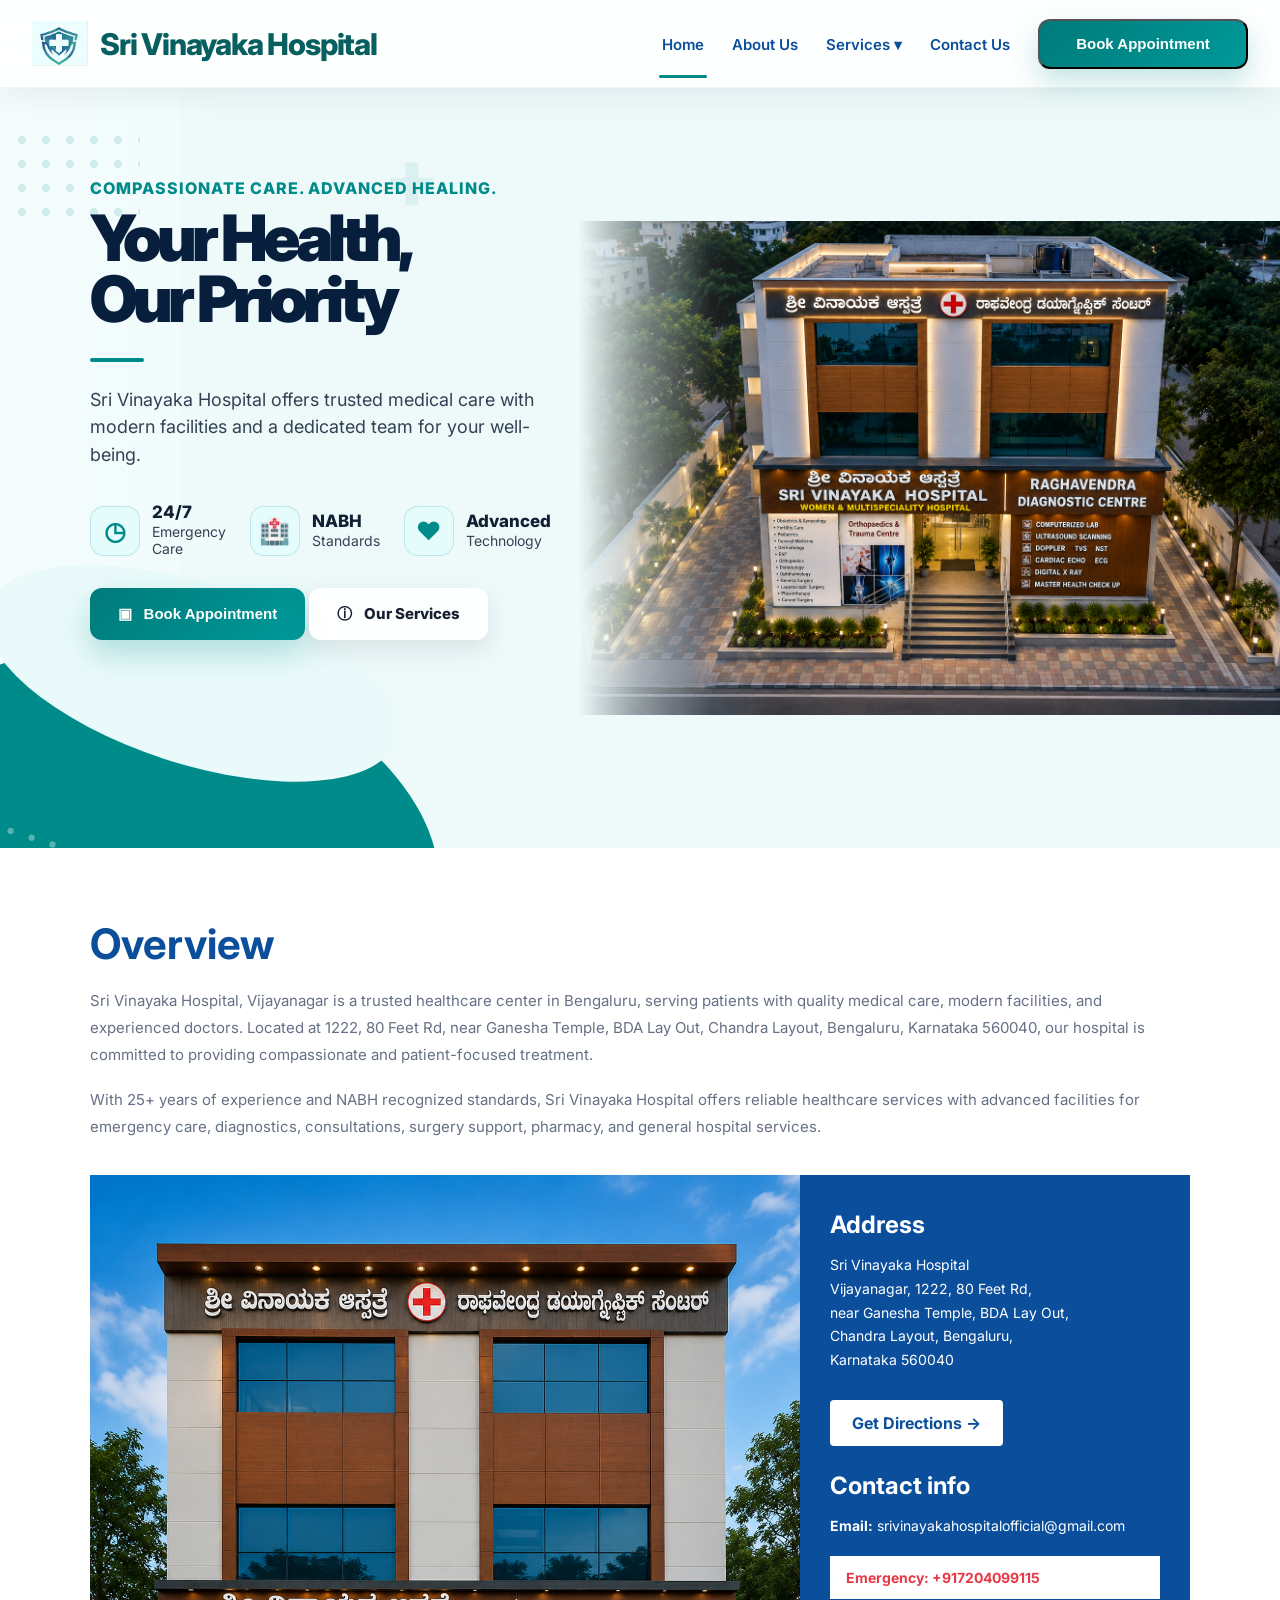
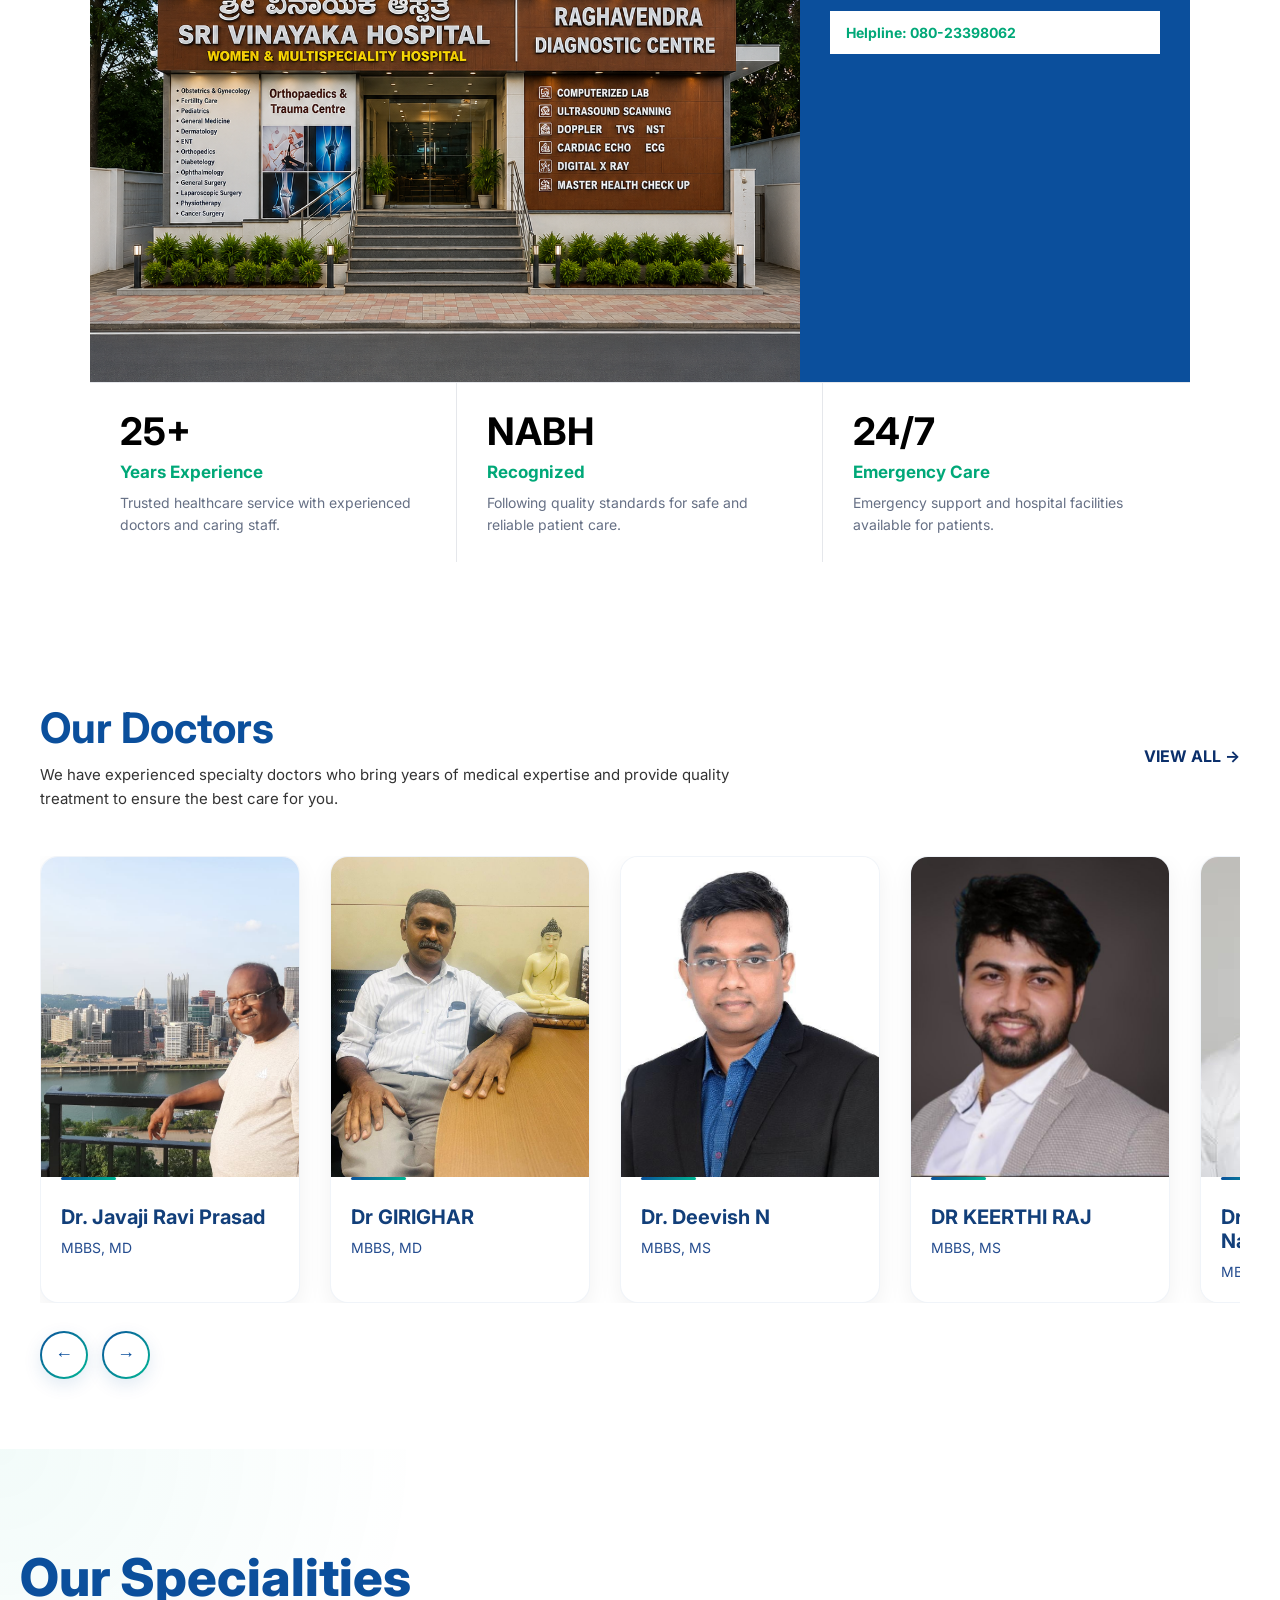
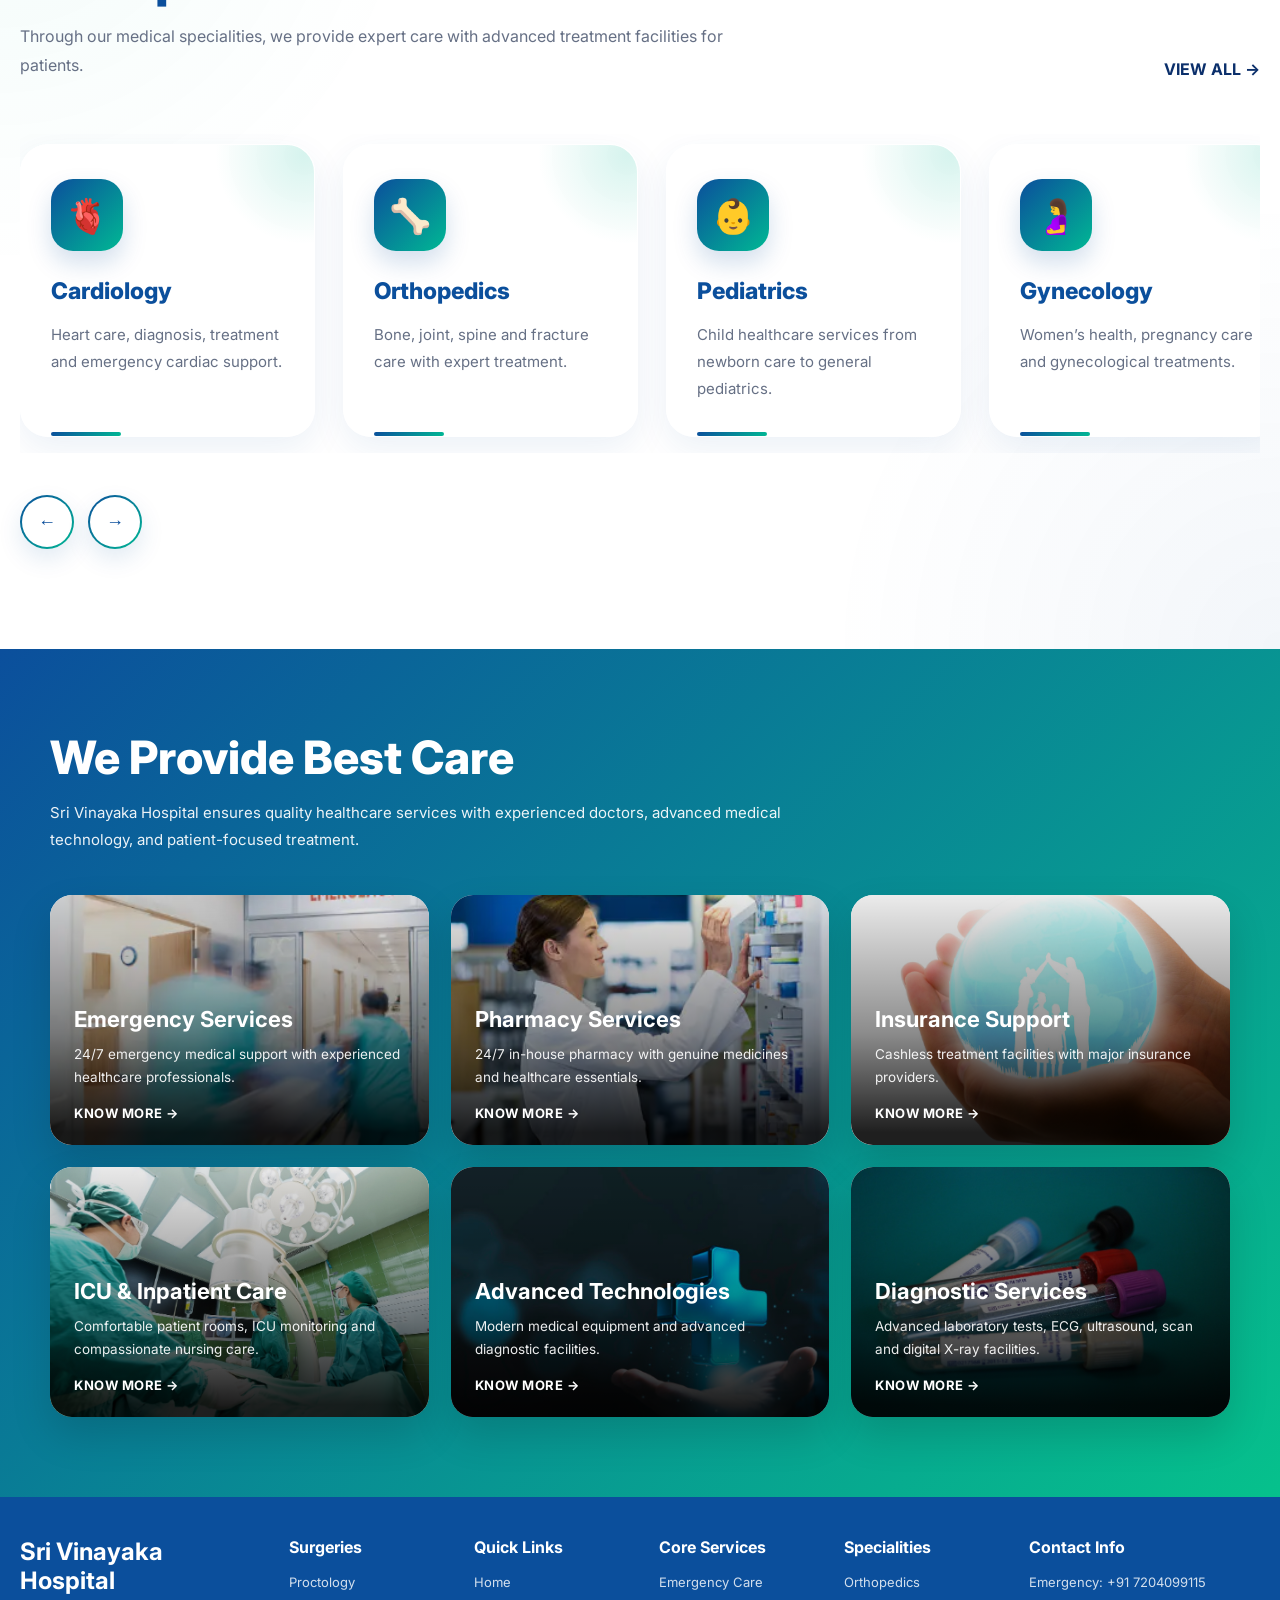
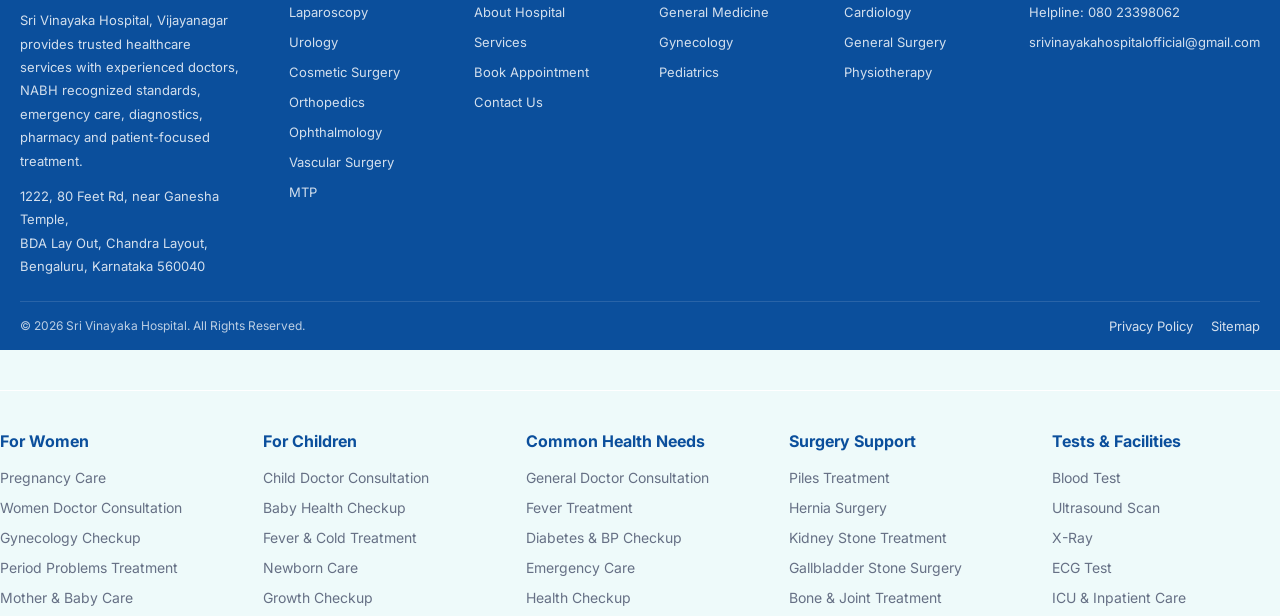
==== index.html @ 531b56f4 "latest hospital website update" ====
<!DOCTYPE html>
<html lang="en">
<head>
  <meta charset="UTF-8" />
  <meta name="viewport" content="width=device-width, initial-scale=1.0" />

  <title>Sri Vinayaka Hospital Bengaluru | Women & Multispeciality Hospital</title>

  <meta name="description" content="Sri Vinayaka Hospital in Chandra Layout, Bengaluru offers women care, general medicine, pediatrics, emergency care, diagnostics, surgeries, ICU care and affordable healthcare services." />

  <meta name="keywords" content="Sri Vinayaka Hospital, hospital in Chandra Layout, hospital in Vijayanagar, hospital in Bengaluru, women hospital Bangalore, gynecology hospital Bangalore, pediatrics care Bangalore, emergency hospital Bangalore, general medicine Bangalore, diagnostics Bangalore, surgery hospital Bangalore" />

  <meta name="author" content="Sri Vinayaka Hospital" />

  <meta name="robots" content="index, follow" />

  <link rel="canonical" href="https://www.srivinayakahospital.com/" />

  <meta property="og:title" content="Sri Vinayaka Hospital Bengaluru | Women & Multispeciality Hospital" />
  <meta property="og:description" content="Trusted healthcare in Chandra Layout, Bengaluru with women care, general medicine, pediatrics, emergency care, diagnostics, surgeries and inpatient facilities." />
  <meta property="og:type" content="website" />
  <meta property="og:url" content="https://www.srivinayakahospital.com/" />
  <meta property="og:image" content="https://www.srivinayakahospital.com/assets/hospital-hero.png" />

  <meta name="twitter:card" content="summary_large_image" />
  <meta name="twitter:title" content="Sri Vinayaka Hospital Bengaluru" />
  <meta name="twitter:description" content="Women care, general medicine, pediatrics, emergency care, diagnostics and surgeries in Bengaluru." />
  <meta name="twitter:image" content="https://www.srivinayakahospital.com/assets/hospital-hero.png" />

  <link rel="icon" href="assets/logo.webp" />

  <link rel="preconnect" href="https://fonts.googleapis.com" />
  <link rel="preconnect" href="https://fonts.gstatic.com" crossorigin />

  <link href="https://fonts.googleapis.com/css2?family=Inter:wght@400;500;600;700;800;900&display=swap" rel="stylesheet" />

  <link rel="stylesheet" href="style.css" />
</head>
<body>

<header class="site-header">
  <nav class="navbar">
    <div class="brand">
      <img src="assets/logo.webp" alt="Sri Vinayaka Hospital Logo" class="logo">
      <span>Sri Vinayaka Hospital</span>
    </div>

    <ul class="nav-menu">
      <li><a href="index.html" class="active">Home</a></li>
      <li><a href="about.html">About Us</a></li>
            <li class="has-mega-menu">
              <a href="service.html" class="services-link">Services ▾</a>

              <div class="mega-menu">
                <div class="mega-col">
                  <h3>Core Services</h3>
                  <a href="service.html#emergency">Emergency Care</a>
                  <a href="service.html#general-medicine">General Medicine</a>
                  <a href="service.html#gynecology">Gynecology</a>
                  <a href="service.html#pediatrics">Pediatrics</a>
                </div>

                <div class="mega-col">
                  <h3>Specialities</h3>
                  <a href="service.html#orthopedics">Orthopedics</a>
                  <a href="service.html#cardiology">Cardiology</a>
                  <a href="service.html#general-surgery">General Surgery</a>
                  <a href="service.html#physiotherapy">Physiotherapy</a>
                </div>

                <div class="mega-col">
                  <h3>Surgeries</h3>

                  <a href="surgeries.html?type=proctology">Proctology</a>

                  <a href="surgeries.html?type=laparoscopy">Laparoscopy</a>

                  <a href="surgeries.html?type=urology">Urology</a>

                  <a href="surgeries.html?type=cosmetic">Cosmetic Surgery</a>

                  <a href="surgeries.html?type=orthopedics">Orthopedics</a>

                  <a href="surgeries.html?type=ophthalmology">Ophthalmology</a>

                  <a href="surgeries.html?type=vascular">Vascular Surgery</a>

                  <a href="surgeries.html?type=mtp">MTP</a>
                </div>
              </div>
            </li>
      <li><a href="Contact.html">Contact Us</a></li>
    </ul>

        <button class="nav-btn" id="openPopup">
          Book Appointment
        </button>
  </nav>
</header>

<main>
  <section id="home" class="hero">

   <div class="hero-image-wrap">
  <img src="assets/dronelookvh.png" alt="Sri Vinayaka Hospital" class="hero-image">
</div>
    <div class="hero-overlay"></div>

    <div class="dots"></div>
    <div class="plus-shape">+</div>
    <div class="bottom-wave"></div>

    <div class="hero-content">
      <p class="hero-label">COMPASSIONATE CARE. ADVANCED HEALING.</p>

      <h1>Your Health,<br>Our Priority</h1>

      <span class="title-line"></span>

      <p class="hero-text">
        Sri Vinayaka Hospital offers trusted medical care with modern facilities and a dedicated team for your well-being.
      </p>

      <div class="hero-features">
        <div class="feature">
          <div class="feature-icon">◷</div>
          <div>
            <strong>24/7</strong>
            <span>Emergency<br>Care</span>
          </div>
        </div>

        <div class="feature">
          <div class="feature-icon">🏥</div>
          <div>
            <strong>NABH</strong>
            <span>Standards</span>
          </div>
        </div>

        <div class="feature">
          <div class="feature-icon">♥</div>
          <div>
            <strong>Advanced</strong>
            <span>Technology</span>
          </div>
        </div>
      </div>
    
    
      <button
        type="button"
        class="btn primary-btn"
        id="openPopupHero"
      >
        <span>▣</span>
        Book Appointment
      </button>

        <a href="service.html" class="btn secondary-btn">
          <span>ⓘ</span>
          Our Services
        </a>
      </div>
    </div>

  </section>


  <section class="hospital-overview" id="about">
  <div class="overview-container">
    <h2>Overview</h2>

    <p>
      Sri Vinayaka Hospital, Vijayanagar is a trusted healthcare center in Bengaluru,
      serving patients with quality medical care, modern facilities, and experienced doctors.
      Located at 1222, 80 Feet Rd, near Ganesha Temple, BDA Lay Out, Chandra Layout,
      Bengaluru, Karnataka 560040, our hospital is committed to providing compassionate
      and patient-focused treatment.
    </p>

    <p>
      With 25+ years of experience and NABH recognized standards, Sri Vinayaka Hospital
      offers reliable healthcare services with advanced facilities for emergency care,
      diagnostics, consultations, surgery support, pharmacy, and general hospital services.
    </p>

    <div class="overview-card">
      <div class="overview-image">
        <img src="assets/hospital-hero.png" alt="Sri Vinayaka Hospital">
      </div>

      <div class="overview-info">
        <h3>Address</h3>
        <p>
          Sri Vinayaka Hospital<br>
          Vijayanagar, 1222, 80 Feet Rd,<br>
          near Ganesha Temple, BDA Lay Out,<br>
          Chandra Layout, Bengaluru,<br>
          Karnataka 560040
        </p>

        <a href="https://www.google.com/maps/search/?api=1&query=Sri+Vinayaka+Hospital+1222+80+Feet+Rd+Chandra+Layout+Bengaluru+Karnataka+560040"
           target="_blank"
           class="direction-btn">
          Get Directions →
        </a>

        <h3>Contact info</h3>
        <p><strong>Email:</strong> srivinayakahospitalofficial@gmail.com</p>

        <div class="contact-box emergency">
          Emergency: +917204099115
        </div>

        <div class="contact-box helpline">
          Helpline: 080-23398062
        </div>
      </div>
    </div>

    <div class="overview-stats">
      <div class="stat-box">
        <h3>25+</h3>
        <h4>Years Experience</h4>
        <p>Trusted healthcare service with experienced doctors and caring staff.</p>
      </div>

      <div class="stat-box">
        <h3>NABH</h3>
        <h4>Recognized</h4>
        <p>Following quality standards for safe and reliable patient care.</p>
      </div>

      <div class="stat-box">
        <h3>24/7</h3>
        <h4>Emergency Care</h4>
        <p>Emergency support and hospital facilities available for patients.</p>
      </div>
    </div>
  </div>
</section>
  

<section class="doctors-section" id="doctors">
  <div class="doctors-container">
    <div class="doctors-header">
      <div>
        <h2>Our Doctors</h2>
        <p>
          We have experienced specialty doctors who bring years of medical expertise
          and provide quality treatment to ensure the best care for you.
        </p>
      </div>

      <a href="OurDoctors.html" class="view-all">VIEW ALL →</a>
    </div>

    <div class="doctors-slider">
      <div class="doctors-track">

        <div class="doctor-card">
          <img src="assets/founder.webp" alt="Doctor">
          <div class="doctor-info">
            <h3>Dr. Javaji Ravi Prasad</h3>
            <p>MBBS, MD</p>
          </div>

        </div>

        <div class="doctor-card">
          <img src="assets/Dr_Giridhar_MBBS_MD.webp" alt="Doctor">
          <div class="doctor-info">
            <h3>Dr GIRIGHAR</h3>
            <p>MBBS, MD</p>
          </div>
        </div>

        <div class="doctor-card">
          <img src="assets/Dr._Deevish_N.webp" alt="Doctor">
          <div class="doctor-info">
            <h3>Dr. Deevish N</h3>
            <p>MBBS, MS</p>
          </div>
        </div>

        <div class="doctor-card">
          <img src="assets/DR_KEERTHI_RAJ_MBBS_MS.webp" alt="Doctor">
          <div class="doctor-info">
            <h3>DR KEERTHI RAJ</h3>
            <p>MBBS, MS</p>
          </div>
        </div>

        <div class="doctor-card">
          <img src="assets/dr_balakrishna.webp" alt="Doctor">
          <div class="doctor-info">
            <h3>Dr Balakrishna Mallu Naik</h3>
            <p>MBBS, MS</p>
          </div>
        </div>

        <div class="doctor-card">
          <img src="assets/Dr_Venkatesh_MBBS_MD.webp" alt="Doctor">
          <div class="doctor-info">
            <h3>Dr VENKATESH</h3>
            <p>MBBS, MD</p>
          </div>
        </div>

      </div>
    </div>

        <div class="doctor-buttons">
        <button type="button" onclick="slideDoctors(-1)">←</button>
        <button type="button" onclick="slideDoctors(1)">→</button>
        </div>
  </div>
</section>


<section class="specialities-section" id="specialities">
  <div class="specialities-container">
    <div class="specialities-header">
      <div>
        <h2>Our Specialities</h2>
        <p>
          Through our medical specialities, we provide expert care with advanced
          treatment facilities for patients.
        </p>
      </div>

      <a href="service.html" class="view-all">VIEW ALL →</a>
    </div>

    <div class="specialities-slider">
      <div class="specialities-track">

<a href="service.html#cardiology" class="speciality-card">

  <div class="speciality-icon">🫀</div>

  <h3>Cardiology</h3>

  <p>
    Heart care, diagnosis, treatment and emergency cardiac support.
  </p>

</a>
  <a href="service.html#orthopedics" class="speciality-card">
  <div class="speciality-icon">🦴</div>
  <h3>Orthopedics</h3>
  <p>Bone, joint, spine and fracture care with expert treatment.</p>
</a>

<a href="service.html#pediatrics" class="speciality-card">
  <div class="speciality-icon">👶</div>
  <h3>Pediatrics</h3>
  <p>Child healthcare services from newborn care to general pediatrics.</p>
</a>

<a href="service.html#gynecology" class="speciality-card">
  <div class="speciality-icon">🤰</div>
  <h3>Gynecology</h3>
  <p>Women’s health, pregnancy care and gynecological treatments.</p>
</a>

<a href="service.html#general-medicine" class="speciality-card">
  <div class="speciality-icon">🩺</div>
  <h3>General Medicine</h3>
  <p>Consultation and treatment for fever, diabetes, BP and infections.</p>
</a>

<a href="service.html#emergency" class="speciality-card">
  <div class="speciality-icon">🚑</div>
  <h3>Emergency Care</h3>
  <p>24/7 emergency care and immediate medical assistance.</p>
</a>

      </div>
    </div>

    <div class="speciality-buttons">
      <button type="button" onclick="slideSpecialities(-1)">←</button>
      <button type="button" onclick="slideSpecialities(1)">→</button>
    </div>
  </div>
</section>



<section class="care-section">
  <div class="care-container">

    <div class="care-heading">
      <h2>We Provide Best Care</h2>

      <p>
        Sri Vinayaka Hospital ensures quality healthcare services with experienced
        doctors, advanced medical technology, and patient-focused treatment.
      </p>
    </div>

    <div class="care-grid">

      <div class="care-card">
        <img src="assets/emergency.png" alt="">
        <div class="care-overlay">
          <h3>Emergency Services</h3>
          <p>
            24/7 emergency medical support with experienced healthcare professionals.
          </p>
          <a href="service.html#emergency">KNOW MORE →</a>
        </div>
      </div>

      <div class="care-card">
        <img src="assets/medical.png" alt="">
        <div class="care-overlay">
          <h3>Pharmacy Services</h3>
          <p>
            24/7 in-house pharmacy with genuine medicines and healthcare essentials.
          </p>
          <a href="service.html#general-medicine">KNOW MORE →</a>
        </div>
      </div>

      <div class="care-card">
        <img src="assets/insurence.png" alt="">
        <div class="care-overlay">
          <h3>Insurance Support</h3>
          <p>
            Cashless treatment facilities with major insurance providers.
          </p>
          <a href="service.html#insurance">KNOW MORE →</a>
        </div>
      </div>

      <div class="care-card">
        <img src="assets/icucare.png" alt="">
        <div class="care-overlay">
          <h3>ICU & Inpatient Care</h3>
          <p>
            Comfortable patient rooms, ICU monitoring and compassionate nursing care.
          </p>
          <a href="service.html#icu">KNOW MORE →</a>
        </div>
      </div>

      <div class="care-card">
        <img src="assets/advancetechno.png" alt="">
        <div class="care-overlay">
          <h3>Advanced Technologies</h3>
          <p>
            Modern medical equipment and advanced diagnostic facilities.
          </p>
          <a href="service.html#technology">KNOW MORE →</a>      
   
        </div>
      </div>

      <div class="care-card">
        <img src="assets/lab.png" alt="">
        <div class="care-overlay">
          <h3>Diagnostic Services</h3>
          <p>
             Advanced laboratory tests, ECG, ultrasound, scan and digital X-ray facilities.
          </p>
          <a href="service.html#diagnostics">KNOW MORE →</a>
        </div>
      </div>

    </div>

  </div>
</section>



<!-- forms -->






<!-- POPUP -->

<div class="appointment-popup" id="appointmentPopup">

  <div class="popup-overlay" id="closePopup"></div>

  <div class="popup-box">

    <button class="popup-close" id="closePopupBtn">
      ×
    </button>

    <span class="popup-tag">
      Sri Vinayaka Hospital
    </span>

    <h2>
      Book Appointment
    </h2>

    <p>
      Fill your details and our team will contact you shortly.
    </p>

    <form class="appointment-form" id="telegramForm">

      <div class="form-group">
        <input
          type="text"
          placeholder="Patient Name"
          required
        >
      </div>

      <div class="form-group">
        <input
          type="tel"
          placeholder="Mobile Number"
          required
        >
      </div>

      <div class="form-group">

        <select required>

          <option value="">
            Select Service
          </option>

          <option>
            General Medicine
          </option>

          <option>
            Gynecology
          </option>

          <option>
            Pediatrics
          </option>

          <option>
            Orthopedics
          </option>

          <option>
            Cardiology
          </option>

          <option>
            General Surgery
          </option>

        </select>

      </div>

      <button type="submit" class="submit-btn">
        Submit Appointment
      </button>

    </form>

  </div>

</div>


<div class="success-popup" id="successPopup">

  <div class="success-box">

    <div class="success-icon">
      ✓
    </div>

    <h3 id="successTitle">
      Hello!
    </h3>

    <p>
      Your appointment booking is confirmed.
      Our team will get back to you shortly.
    </p>

    <button id="successClose">
      Close
    </button>

  </div>

</div>


<footer class="site-footer">
  <div class="footer-container">
    

    <div class="footer-col footer-brand">
      <h2>Sri Vinayaka Hospital</h2>
      <p>
        Sri Vinayaka Hospital, Vijayanagar provides trusted healthcare services
        with experienced doctors, NABH recognized standards, emergency care,
        diagnostics, pharmacy and patient-focused treatment.
      </p>

      <p class="footer-address">
        1222, 80 Feet Rd, near Ganesha Temple,<br>
        BDA Lay Out, Chandra Layout,<br>
        Bengaluru, Karnataka 560040
      </p>
    </div>

<div class="footer-col">
  <h3>Surgeries</h3>

  <ul>

    <li>
      <a href="surgeries.html?type=proctology">
        Proctology
      </a>
    </li>

    <li>
      <a href="surgeries.html?type=laparoscopy">
        Laparoscopy
      </a>
    </li>

    <li>
      <a href="surgeries.html?type=urology">
        Urology
      </a>
    </li>

    <li>
      <a href="surgeries.html?type=cosmetic">
        Cosmetic Surgery
      </a>
    </li>

    <li>
      <a href="surgeries.html?type=orthopedics">
        Orthopedics
      </a>
    </li>

    <li>
      <a href="surgeries.html?type=ophthalmology">
        Ophthalmology
      </a>
    </li>

    <li>
      <a href="surgeries.html?type=vascular">
        Vascular Surgery
      </a>
    </li>

    <li>
      <a href="surgeries.html?type=mtp">
        MTP
      </a>
    </li>

  </ul>
</div>

    <div class="footer-col">
      <h3>Quick Links</h3>
      <ul>
        <li><a href="index.html">Home</a></li>
        <li><a href="about.html">About Hospital</a></li>
        <li><a href="service.html">Services</a></li>
        <li><a href="#appointment">Book Appointment</a></li>
        <li><a href="Contact.html">Contact Us</a></li>
      </ul>
    </div>



<div class="footer-col">
  <h3>Core Services</h3>

  <ul>

    <li>
      <a href="service.html#emergency">
        Emergency Care
      </a>
    </li>

    <li>
      <a href="service.html#general-medicine">
        General Medicine
      </a>
    </li>

    <li>
      <a href="service.html#gynecology">
        Gynecology
      </a>
    </li>

    <li>
      <a href="service.html#pediatrics">
        Pediatrics
      </a>
    </li>

  </ul>
</div>



<div class="footer-col">
  <h3>Specialities</h3>

  <ul>

    <li>
      <a href="service.html#orthopedics">
        Orthopedics
      </a>
    </li>

    <li>
      <a href="service.html#cardiology">
        Cardiology
      </a>
    </li>

    <li>
      <a href="service.html#general-surgery">
        General Surgery
      </a>
    </li>

    <li>
      <a href="service.html#physiotherapy">
        Physiotherapy
      </a>
    </li>

  </ul>
</div>

    <div class="footer-col">
      <h3>Contact Info</h3>
      <ul>
        <li><a href="tel:+917204099115">Emergency: +91 7204099115</a></li>
        <li><a href="tel:080 23398062">Helpline: 080 23398062</a></li>
        <li><a href="mailto:info@srivinayakahospital.com">srivinayakahospitalofficial@gmail.com</a></li>
      </ul>

    </div>

  </div>

  <div class="footer-bottom">
    <p>© 2026 Sri Vinayaka Hospital. All Rights Reserved.</p>
    <div>
      <a href="privacypolicy.html">Privacy Policy</a>
      <a href="sitemap.html">Sitemap</a>
    </div>
  </div>
</footer>
<div class="footer-seo-links">

  <div class="seo-text-col">
    <h4>For Women</h4>
    <span>Pregnancy Care</span>
    <span>Women Doctor Consultation</span>
    <span>Gynecology Checkup</span>
    <span>Period Problems Treatment</span>
    <span>Mother & Baby Care</span>
  </div>

  <div class="seo-text-col">
    <h4>For Children</h4>
    <span>Child Doctor Consultation</span>
    <span>Baby Health Checkup</span>
    <span>Fever & Cold Treatment</span>
    <span>Newborn Care</span>
    <span>Growth Checkup</span>
  </div>

  <div class="seo-text-col">
    <h4>Common Health Needs</h4>
    <span>General Doctor Consultation</span>
    <span>Fever Treatment</span>
    <span>Diabetes & BP Checkup</span>
    <span>Emergency Care</span>
    <span>Health Checkup</span>
  </div>

  <div class="seo-text-col">
    <h4>Surgery Support</h4>
    <span>Piles Treatment</span>
    <span>Hernia Surgery</span>
    <span>Kidney Stone Treatment</span>
    <span>Gallbladder Stone Surgery</span>
    <span>Bone & Joint Treatment</span>
  </div>

  <div class="seo-text-col">
    <h4>Tests & Facilities</h4>
    <span>Blood Test</span>
    <span>Ultrasound Scan</span>
    <span>X-Ray</span>
    <span>ECG Test</span>
    <span>ICU & Inpatient Care</span>
  </div>

</div>

</main>

<script src="script.js"></script>
</body>
</html>
---- style.css ----
:root {
  --primary: #008b8b;
  --primary-dark: #006f6f;
  --navy: #071f3d;
  --text: #334155;
  --white: #ffffff;
  --soft: #eefafa;
}

main {
  position: relative;
  z-index: 1;
}


* {
  margin: 0;
  padding: 0;
  box-sizing: border-box;
}

html {
  scroll-behavior: smooth;
}

body {
  font-family: "Inter", Arial, sans-serif;
  background: var(--soft);
  color: var(--navy);
  overflow-x: hidden;
}

a {
  color: inherit;
  text-decoration: none;
}

img {
  display: block;
}

/* HEADER */

.site-header {
  width: 100%;
  height: 80px;
  background: rgba(255, 255, 255, 0.94);

  position: sticky;
  top: 0;
  left: 0;

  z-index: 9999;

  backdrop-filter: blur(14px);
  -webkit-backdrop-filter: blur(14px);

  border-bottom: 1px solid rgba(15, 23, 42, 0.05);

  box-shadow:
    0 10px 30px rgba(15, 23, 42, 0.06);
}

.navbar {
  width: min(100% - 96px, 1800px);
  height: 100%;
  margin: 0 auto;
  display: flex;
  align-items: center;
}

.brand {
  display: flex;
  align-items: center;
  gap: 12px;
  flex-shrink: 0;
}

.logo {
  width: 64px;
  height: 64px;
  object-fit: contain;
}

.brand span {
  font-size: 36px;
  font-weight: 800;
  line-height: 1;
  color: #075f5f;
  letter-spacing: -1.2px;
  white-space: nowrap;
}

.nav-menu {
  margin-left: auto;
  display: flex;
  align-items: center;
  gap: 54px;
  list-style: none;
}

.nav-menu a {
  position: relative;
  font-size: 18px;
  font-weight: 500;
  color: #0f1f35;
}

.nav-menu > li > a.active::after,
.nav-menu > li > a:hover::after {
  content: "";
  position: absolute;
  left: 50%;
  bottom: -24px;
  width: 48px;
  height: 3px;
  border-radius: 20px;
  background: var(--primary);
  transform: translateX(-50%);
}

.nav-btn {
  height: 58px;
  min-width: 246px;
  margin-left: 52px;
  padding: 0 26px;
  border-radius: 12px;
  background: linear-gradient(135deg, #007a7a, #009999);
  color: #fff;
  display: inline-flex;
  align-items: center;
  justify-content: center;
  gap: 12px;
  font-size: 18px;
  font-weight: 800;
  box-shadow: 0 12px 28px rgba(0, 139, 139, 0.24);
}

.nav-toggle {
  display: none;
}

/* HERO */

.hero {
  position: relative;
  height: calc(100vh - 102px);
  min-height: 410px;
  max-height: 820px;
  overflow: hidden;
  background: #eefafa;
}

/* right-side image */
.hero-image-wrap {
  position: absolute;
  right: -40px;
  bottom: 0;
  width: 58%;
  height: 100%;
  z-index: 1;

  display: flex;
  align-items: center;
  justify-content: flex-end;

  overflow: hidden;
}

.hero-image {
  width: 100%;
  max-width: 920px;
  height: auto;

  object-fit: contain;

  filter:
    brightness(1.02)
    contrast(1.02)
    saturate(1.05);

  mask-image: linear-gradient(
    to left,
    rgba(0,0,0,1) 72%,
    rgba(0,0,0,0.88) 82%,
    rgba(0,0,0,0.45) 92%,
    transparent 100%
  );

  -webkit-mask-image: linear-gradient(
    to left,
    rgba(0,0,0,1) 72%,
    rgba(0,0,0,0.88) 82%,
    rgba(0,0,0,0.45) 92%,
    transparent 100%
  );
}

/* white/teal merge layer */
.hero-overlay {
  position: absolute;
  inset: 0;
  z-index: 2;

  background:
    linear-gradient(
      90deg,
      rgba(245,253,253,0.96) 0%,
      rgba(245,253,253,0.90) 2%,
      rgba(245,253,253,0.52) 14%,
      rgba(245,253,253,0.10) 12%,
      rgba(245,253,253,0) 22%
    );
}


.hero-content {
  position: relative;
  z-index: 10;
  width: 610px;
  margin-left: clamp(60px, 7vw, 130px);
  padding-top: clamp(105px, 13vh, 180px);
}

.hero-label {
  font-size: clamp(16px, 1.2vw, 22px);
  font-weight: 800;
  color: var(--primary);
  letter-spacing: 1px;
  margin-bottom: 10px;
}

.hero h1 {
  font-size: clamp(64px, 5.6vw, 104px);
  line-height: 0.95;
  font-weight: 900;
  letter-spacing: -5px;
  color: var(--navy);
  margin-bottom: 28px;
}

.title-line {
  display: block;
  width: 54px;
  height: 4px;
  border-radius: 20px;
  background: var(--primary);
  margin-bottom: 24px;
}

.hero-text {
  max-width: 540px;
  font-size: clamp(18px, 1.25vw, 21px);
  line-height: 1.55;
  color: var(--text);
  margin-bottom: 34px;
}

.hero-features {
  display: flex;
  align-items: center;
  gap: 34px;
  margin-bottom: 40px;
}

.feature {
  display: flex;
  align-items: center;
  gap: 12px;
}

.feature-icon {
  width: 58px;
  height: 58px;
  border-radius: 14px;
  background: rgba(226, 252, 252, 0.85);
  border: 1px solid rgba(0, 139, 139, 0.18);
  color: var(--primary);
  display: grid;
  place-items: center;
  font-size: 30px;
  font-weight: 800;
}

.feature strong {
  display: block;
  font-size: 20px;
  line-height: 1.15;
  color: #102033;
  font-weight: 800;
}

.feature span {
  display: block;
  font-size: 16px;
  line-height: 1.25;
  color: #334155;
}

.hero-buttons {
  display: flex;
  align-items: center;
  gap: 22px;
}

.btn {
  height: 58px;
  padding: 0 28px;
  border-radius: 12px;
  display: inline-flex;
  align-items: center;
  justify-content: center;
  gap: 12px;
  font-size: 18px;
  font-weight: 800;
  transition: 0.25s ease;
}

.btn:hover {
  transform: translateY(-3px);
}

.primary-btn {
  color: #fff;
  background: linear-gradient(135deg, #007a7a, #009999);
  box-shadow: 0 14px 30px rgba(0, 139, 139, 0.25);
}

.secondary-btn {
  color: #172033;
  background: rgba(255, 255, 255, 0.94);
  box-shadow: 0 10px 24px rgba(15, 23, 42, 0.10);
}

/* SERVICE STRIP */

/* DECORATIONS */

.dots {
  position: absolute;
  top: 40px;
  left: 10px;
  z-index: 4;
  width: 130px;
  height: 90px;
  background-image: radial-gradient(rgba(0, 139, 139, 0.15) 4px, transparent 4px);
  background-size: 24px 24px;
}

.plus-shape {
  position: absolute;
  top: 40px;
  left: 30%;
  z-index: 4;
  color: rgba(0, 139, 139, 0.08);
  font-size: 82px;
  font-weight: 900;
}

.bottom-wave {
  position: absolute;
  left: -115px;
  bottom: -170px;
  z-index: 3;
  width: 560px;
  height: 360px;
  background: #008b8b;
  border-radius: 52% 48% 0 0;
  transform: rotate(18deg);
}

.bottom-wave::before {
  content: "";
  position: absolute;
  top: -75px;
  left: 40px;
  width: 430px;
  height: 180px;
  background: #eafafa;
  border-radius: 50%;
}

.bottom-wave::after {
  content: "";
  position: absolute;
  left: 120px;
  bottom: 80px;
  width: 110px;
  height: 70px;
  background-image: radial-gradient(rgba(255,255,255,0.35) 3px, transparent 3px);
  background-size: 22px 22px;
}

/* LAPTOP FIX */
@media (max-width: 1450px) {
  .site-header {
    height: 88px;
  }

  .navbar {
    width: min(100% - 64px, 1400px);
  }

  .logo {
    width: 56px;
    height: 56px;
  }

  .brand span {
    font-size: 30px;
  }

  .nav-menu {
    gap: 34px;
  }

  .nav-menu a {
    font-size: 16px;
  }

  .nav-btn {
    height: 50px;
    min-width: 210px;
    margin-left: 28px;
    font-size: 15px;
  }

  .hero {
    height: calc(100vh - 88px);
    min-height: 640px;
    max-height: 760px;
  }

  .hero-content {
    width: 520px;
    padding-top: clamp(76px, 10vh, 120px);
  }

  .hero h1 {
    font-size: clamp(58px, 5vw, 82px);
  }

  .hero-text {
    font-size: 18px;
    max-width: 480px;
  }

  .hero-features {
    gap: 24px;
    margin-bottom: 30px;
  }

  .feature-icon {
    width: 50px;
    height: 50px;
    font-size: 25px;
  }

  .feature strong {
    font-size: 17px;
  }

  .feature span {
    font-size: 14px;
  }

  .btn {
    height: 52px;
    font-size: 15px;
  }
}

/* TABLET */

@media (max-width: 1180px) {
  .nav-menu {
    display: none;
  }

  .nav-btn {
    display: inline-flex;
    margin-left: auto;
  }

  .navbar {
    width: min(100% - 40px, 1100px);
  }

  .hero {
    min-height: 680px;
  }

  .hero-image-wrap {
    width: 62%;
    right: -80px;
  }

  .hero-content {
    width: 500px;
  }
}

/* MOBILE */

@media (max-width: 768px) {
.site-header {
  height: 76px;
  position: sticky;
  top: 0;
  z-index: 99999;
  background: rgba(255, 255, 255, 0.96);
  backdrop-filter: blur(14px);
  -webkit-backdrop-filter: blur(14px);
}

  .navbar {
    width: min(100% - 24px, 1100px);
    justify-content: flex-start;
  }

  .brand {
    max-width: 100%;
    gap: 10px;
  }

  .logo {
    width: 44px;
    height: 44px;
  }

  .brand span {
    font-size: 18px;
    letter-spacing: -0.4px;
    white-space: nowrap;
  }

.nav-toggle {
  display: none !important;
}

.navbar {
  width: 100%;
  padding: 8px 12px;
  display: flex;
  flex-direction: column;
  align-items: center;
  gap: 8px;
}

.site-header {
  height: auto;
  min-height: 118px;
  position: sticky;
  top: 0;
  z-index: 99999;
  background: rgba(255, 255, 255, 0.98);
}

.brand {
  width: 100%;
  justify-content: center;
}

.logo {
  width: 34px;
  height: 34px;
}

.brand span {
  font-size: 16px;
}

.nav-menu {
  display: flex !important;
  width: 100%;
  justify-content: center;
  gap: 14px;
  flex-wrap: wrap;
  margin-left: 0;
}

.nav-menu a {
  font-size: 12px;
  font-weight: 700;
}

.nav-menu > li > a.active::after,
.nav-menu > li > a:hover::after {
  bottom: -5px;
  width: 28px;
  height: 2px;
}

.nav-btn {
  display: none !important;
}

.hero {
  height: auto;
  min-height: calc(100vh - 118px);
  padding: 0 0 54px;
}

.hero-image-wrap {
  position: relative;
  width: 100%;
  height: 235px;
  right: auto;
  top: auto;
  bottom: auto;
  opacity: 1;
  z-index: 3;
  padding-top: 0;
  display: flex;
  align-items: center;
  justify-content: center;
  overflow: hidden;
}

.hero-image {
  width: 100%;
  height: 100%;
  max-width: none;
  object-fit: cover;
  object-position: center;
  opacity: 0.95;
  mask-image: linear-gradient(to bottom, rgba(0,0,0,1) 72%, transparent 100%);
  -webkit-mask-image: linear-gradient(to bottom, rgba(0,0,0,1) 72%, transparent 100%);
}

  .hero-overlay {
    background:
      linear-gradient(
        180deg,
        rgba(245,253,253,0.92) 0%,
        rgba(245,253,253,0.78) 46%,
        rgba(245,253,253,0.62) 100%
      );
  }

.hero-content {
  width: auto;
  margin: -18px 22px 0;
  padding-top: 0;
  text-align: center;
}

  .hero-label {
    font-size: 12px;
    letter-spacing: 0.8px;
    margin-bottom: 12px;
  }

  .hero h1 {
    font-size: 42px;
    line-height: 0.98;
    letter-spacing: -2px;
    margin-bottom: 22px;
  }

  .title-line {
    margin-inline: auto;
    margin-bottom: 18px;
  }

  .hero-text {
    max-width: 100%;
    margin-inline: auto;
    font-size: 16px;
    line-height: 1.55;
    margin-bottom: 26px;
  }

  .hero-features {
    flex-direction: column;
    align-items: center;
    gap: 14px;
    margin-bottom: 28px;
  }

  .feature {
    width: 190px;
    justify-content: flex-start;
    text-align: left;
  }

  .feature-icon {
    width: 44px;
    height: 44px;
    font-size: 21px;
  }

  .feature strong {
    font-size: 15px;
  }

  .feature span {
    font-size: 12px;
  }

  .hero-buttons {
    flex-direction: column;
    gap: 14px;
    width: 100%;
  }

  .btn {
    width: 100%;
    height: 50px;
    font-size: 14px;
  }

  .dots,
  .plus-shape,
  .bottom-wave {
    display: none;
  }
}

@media (max-width: 420px) {
  .brand span {
    font-size: 16px;
  }

  .logo {
    width: 40px;
    height: 40px;
  }

  .hero h1 {
    font-size: 38px;
  }

  .hero-image {
    max-width: 520px;
  }
}

/* 2nd banner  */

.hospital-overview {
  padding: 70px 20px;
  background: #ffffff;
}

.overview-container {
  max-width: 1100px;
  margin: auto;
}

.overview-container h2 {
  font-size: 42px;
  color: #0b4f9c;
  margin-bottom: 18px;
}

.overview-container > p {
  font-size: 15px;
  line-height: 1.8;
  color: #667085;
  margin-bottom: 18px;
}

.overview-card {
  display: grid;
  grid-template-columns: 2fr 1.1fr;
  margin-top: 35px;
  background: #0b4f9c;
}

.overview-image img {
  width: 100%;
  height: 100%;
  min-height: 360px;
  object-fit: cover;
  display: block;
}

.overview-info {
  padding: 35px 30px;
  color: #ffffff;
}

.overview-info h3 {
  font-size: 24px;
  margin-bottom: 14px;
}

.overview-info p {
  font-size: 14px;
  line-height: 1.7;
  margin-bottom: 18px;
}

.direction-btn {
  display: inline-block;
  background: #ffffff;
  color: #0b4f9c;
  padding: 13px 22px;
  border-radius: 4px;
  text-decoration: none;
  font-weight: 700;
  margin: 10px 0 25px;
}

.contact-box {
  background: #ffffff;
  color: #0b4f9c;
  padding: 13px 16px;
  margin-top: 12px;
  font-weight: 700;
  font-size: 14px;
}

.emergency {
  color: #e63946;
}

.helpline {
  color: #00a878;
}

.overview-stats {
  display: grid;
  grid-template-columns: repeat(3, 1fr);
  border-top: 1px solid #e5e7eb;
  margin-top: 0;
}

.stat-box {
  padding: 25px 30px;
  border-right: 1px solid #e5e7eb;
}

.stat-box:last-child {
  border-right: none;
}

.stat-box h3 {
  font-size: 38px;
  color: #000;
  margin-bottom: 8px;
}

.stat-box h4 {
  font-size: 17px;
  color: #00a878;
  margin-bottom: 10px;
}

.stat-box p {
  font-size: 14px;
  color: #667085;
  line-height: 1.6;
}

/* Mobile Responsive */
@media (max-width: 768px) {
  .hospital-overview {
    padding: 45px 15px;
  }

  .overview-container h2 {
    font-size: 32px;
  }

  .overview-card {
    grid-template-columns: 1fr;
  }

  .overview-image img {
    min-height: 260px;
  }

  .overview-info {
    padding: 28px 20px;
  }

  .overview-stats {
    grid-template-columns: 1fr;
  }

  .stat-box {
    border-right: none;
    border-bottom: 1px solid #e5e7eb;
    padding: 22px 10px;
  }

  .stat-box:last-child {
    border-bottom: none;
  }
}

@media (max-width: 480px) {
  .overview-container h2 {
    font-size: 28px;
  }

  .overview-container > p {
    font-size: 14px;
  }

  .overview-info h3 {
    font-size: 21px;
  }

  .direction-btn {
    width: 100%;
    text-align: center;
  }
}


/* 3rd banner */

.doctors-section {
  padding: 70px 20px;
  background: #ffffff;
  overflow: hidden;
}

.doctors-container {
  max-width: 1200px;
  margin: auto;
}

.doctors-header {
  display: flex;
  justify-content: space-between;
  align-items: center;
  margin-bottom: 45px;
  gap: 20px;
}

.doctors-header h2 {
  font-size: 42px;
  color: #0b4f9c;
  margin-bottom: 10px;
}

.doctors-header p {
  max-width: 760px;
  color: #333;
  font-size: 15px;
  line-height: 1.6;
}

.view-all {
  color: #0b2f6b;
  font-weight: 700;
  text-decoration: none;
  white-space: nowrap;
}

.doctors-slider {
  overflow: hidden;
  width: 100%;
}

.doctors-track {
  display: flex;
  gap: 30px;
  transition: transform 0.4s ease;
}

.doctor-card {
  min-width: 260px;
  background: #ffffff;
  border-radius: 18px;
  overflow: hidden;
  position: relative;
  transition: all 0.35s ease;
  box-shadow: 0 8px 24px rgba(0, 0, 0, 0.06);
  border: 1px solid rgba(11, 79, 156, 0.06);
}

.doctor-card:hover {
  transform: translateY(-8px);
  box-shadow: 0 18px 38px rgba(11, 79, 156, 0.14);
}

.doctor-card img {
  width: 100%;
  height: 320px;
  object-fit: cover;
  display: block;
  background: #e5e7eb;
  transition: transform 0.5s ease;
}

.doctor-card:hover img {
  transform: scale(1.04);
}

/* Premium bottom content */
.doctor-info {
  padding: 22px 20px;
  background: #ffffff;
  position: relative;
}

.doctor-info::before {
  content: "";
  width: 55px;
  height: 3px;
  background: linear-gradient(135deg, #0b4f9c, #00b894);
  position: absolute;
  top: 0;
  left: 20px;
  border-radius: 50px;
}

.doctor-info h3 {
  font-size: 20px;
  color: #0b4f9c;
  margin-bottom: 8px;
  margin-top: 8px;
  font-weight: 700;
}

.doctor-info p {
  color: #667085;
  font-size: 14px;
  line-height: 1.6;
}


.doctor-info {
  padding: 20px;
}

.doctor-info h3 {
  color: #123f7a;
  font-size: 20px;
  margin-bottom: 8px;
}

.doctor-info p {
  color: #244c8f;
  font-size: 14px;
  line-height: 1.5;
}
.doctor-buttons {
  display: flex;
  gap: 14px;
  margin-top: 28px;
}

.doctor-buttons button {
  width: 48px;
  height: 48px;
  border-radius: 50%;
  background: #ffffff;
  border: 2px solid transparent;
  color: #0b4f9c;
  font-size: 18px;
  cursor: pointer;
  transition: all 0.35s ease;
  position: relative;

  display: flex;
  align-items: center;
  justify-content: center;

  background-image:
    linear-gradient(#fff, #fff),
    linear-gradient(135deg, #0b4f9c, #00b894);

  background-origin: border-box;
  background-clip: padding-box, border-box;

  box-shadow: 0 6px 18px rgba(11, 79, 156, 0.12);
}

.doctor-buttons button:hover {
  color: #00b894;
  transform: translateY(-4px);
  box-shadow: 0 10px 22px rgba(0, 184, 148, 0.22);
}

.doctor-buttons button:active {
  transform: scale(0.96);
}
/* Mobile */


/* Mobile Responsive */
@media (max-width: 768px) {
  .doctors-section {
    padding: 45px 15px;
  }

  .doctors-header {
    flex-direction: column;
    align-items: flex-start;
  }

  .doctors-header h2 {
    font-size: 32px;
  }

  .doctor-card {
    min-width: 82%;
  }

  .doctor-card img {
    height: 290px;
  }

  .doctor-info {
    padding: 18px;
  }

  .doctor-info h3 {
    font-size: 18px;
  }
  .doctor-buttons {
    gap: 10px;
  }

  .doctor-buttons button {
    width: 42px;
    height: 42px;
    font-size: 16px;
  }


}


/* 4th banner */
.specialities-section {
  position: relative;
  padding: 100px 20px;
  background:
    radial-gradient(circle at top left, rgba(0, 184, 148, 0.05), transparent 28%),
    radial-gradient(circle at bottom right, rgba(11, 79, 156, 0.05), transparent 30%),
    #ffffff;
  overflow: hidden;
}

.specialities-container {
  max-width: 1280px;
  margin: auto;
  position: relative;
  z-index: 2;
}

/* =========================
   HEADER
========================= */

.specialities-header {
  display: flex;
  justify-content: space-between;
  align-items: flex-end;
  gap: 30px;
  margin-bottom: 55px;
}

.specialities-header-left span {
  display: inline-block;
  color: #00b894;
  font-size: 13px;
  font-weight: 800;
  text-transform: uppercase;
  letter-spacing: 1px;
  margin-bottom: 12px;
}

.specialities-header h2 {
  font-size: 52px;
  line-height: 1.1;
  color: #0b4f9c;
  font-weight: 800;
  margin-bottom: 16px;
}

.specialities-header p {
  max-width: 720px;
  color: #667085;
  font-size: 16px;
  line-height: 1.8;
}

/* =========================
   SLIDER
========================= */

.specialities-slider {
  overflow: hidden;
  width: 100%;
  padding: 10px 0 16px;
}

.specialities-track {
  display: flex;
  gap: 28px;
  transition: transform 0.5s ease;
}

/* =========================
   CARD
========================= */

.speciality-card {
  min-width: 295px;
  min-height: 285px;

  padding: 34px 30px;

  background: rgba(255,255,255,0.92);

  backdrop-filter: blur(10px);

  border-radius: 28px;

  border: 1px solid rgba(255,255,255,0.6);

  box-shadow:
    0 12px 35px rgba(11, 79, 156, 0.08),
    inset 0 1px 0 rgba(255,255,255,0.8);

  position: relative;
  overflow: hidden;

  transition: all 0.4s ease;
}

/* top glow */
.speciality-card::before {
  content: "";

  position: absolute;
  top: -80px;
  right: -80px;

  width: 180px;
  height: 180px;

  background: radial-gradient(
    circle,
    rgba(0, 184, 148, 0.16),
    transparent 70%
  );

  transition: 0.4s ease;
}

/* bottom border line */
.speciality-card::after {
  content: "";

  position: absolute;
  left: 30px;
  bottom: 0;

  width: 70px;
  height: 4px;

  border-radius: 50px;

  background: linear-gradient(
    135deg,
    #0b4f9c,
    #00b894
  );
}

.speciality-card:hover {
  transform: translateY(-12px);

  box-shadow:
    0 25px 60px rgba(11, 79, 156, 0.16);

  border-color: rgba(0, 184, 148, 0.18);
}

.speciality-card:hover::before {
  transform: scale(1.2);
}

/* =========================
   ICON
========================= */

.speciality-icon {
  width: 72px;
  height: 72px;

  border-radius: 22px;

  background:
    linear-gradient(135deg, #0b4f9c, #00b894);

  color: #ffffff;

  font-size: 34px;

  display: flex;
  align-items: center;
  justify-content: center;

  margin-bottom: 26px;

  box-shadow:
    0 12px 24px rgba(11, 79, 156, 0.18);
}

/* =========================
   TEXT
========================= */

.speciality-card h3 {
  color: #0b4f9c;
  font-size: 23px;
  line-height: 1.3;
  margin-bottom: 14px;
  font-weight: 800;
}

.speciality-card p {
  color: #667085;
  font-size: 15px;
  line-height: 1.8;
}

/* =========================
   BUTTONS
========================= */

.speciality-buttons {
  display: flex;
  gap: 14px;
  margin-top: 42px;
}

.speciality-buttons button {
  width: 54px;
  height: 54px;

  border-radius: 50%;

  border: none;

  cursor: pointer;

  display: flex;
  align-items: center;
  justify-content: center;

  font-size: 18px;
  font-weight: 700;

  color: #0b4f9c;

  background:
    linear-gradient(#ffffff, #ffffff) padding-box,
    linear-gradient(135deg, #0b4f9c, #00b894) border-box;

  border: 2px solid transparent;

  box-shadow:
    0 10px 24px rgba(11, 79, 156, 0.12);

  transition: all 0.35s ease;
}

.speciality-buttons button:hover {
  transform: translateY(-5px);

  color: #00b894;

  box-shadow:
    0 14px 28px rgba(0, 184, 148, 0.18);
}

.speciality-buttons button:active {
  transform: scale(0.95);
}

/* =========================
   MOBILE
========================= */

@media (max-width: 768px) {

  .specialities-section {
    padding: 65px 15px;
  }

  .specialities-header {
    flex-direction: column;
    align-items: flex-start;
    margin-bottom: 36px;
  }

  .specialities-header h2 {
    font-size: 36px;
  }

  .specialities-header p {
    font-size: 15px;
  }

  .speciality-card {
    min-width: 86%;
    min-height: auto;

    padding: 28px 24px;

    border-radius: 24px;
  }

  .speciality-icon {
    width: 62px;
    height: 62px;
    font-size: 28px;
    border-radius: 18px;
  }

  .speciality-card h3 {
    font-size: 20px;
  }

  .speciality-card p {
    font-size: 14px;
  }

  .speciality-buttons {
    margin-top: 28px;
    gap: 10px;
  }

  .speciality-buttons button {
    width: 46px;
    height: 46px;
    font-size: 16px;
  }
}
/* 5th banner */
.care-section {
  padding: 80px 20px;
  background: linear-gradient(135deg, #0b4f9c 0%, #06c18c 100%);
  position: relative;
  overflow: hidden;
}

.care-container {
  max-width: 1180px;
  margin: auto;
}

.care-heading {
  margin-bottom: 42px;
}

.care-heading h2 {
  color: #ffffff;
  font-size: 46px;
  margin-bottom: 14px;
  font-weight: 800;
}

.care-heading p {
  color: rgba(255,255,255,0.92);
  font-size: 15px;
  line-height: 1.8;
  max-width: 760px;
}

.care-grid {
  display: grid;
  grid-template-columns: repeat(3, 1fr);
  gap: 22px;
}

.care-card {
  position: relative;
  overflow: hidden;
  height: 250px;
  border-radius: 22px;
  background: #ffffff;
  box-shadow: 0 18px 40px rgba(0, 0, 0, 0.14);
  transition: all 0.4s ease;
}

.care-card:hover {
  transform: translateY(-8px);
  box-shadow: 0 25px 50px rgba(0, 0, 0, 0.22);
}

.care-card img {
  width: 100%;
  height: 100%;
  object-fit: cover;
  display: block;
  transition: transform 0.6s ease;
}

.care-card:hover img {
  transform: scale(1.08);
}

.care-overlay {
  position: absolute;
  inset: 0;
  padding: 24px;
  display: flex;
  flex-direction: column;
  justify-content: flex-end;

  background: linear-gradient(
    to top,
    rgba(0, 0, 0, 0.88) 5%,
    rgba(0, 0, 0, 0.45) 45%,
    rgba(0, 0, 0, 0.08) 100%
  );
}

.care-overlay h3 {
  color: #ffffff;
  font-size: 22px;
  margin-bottom: 10px;
  font-weight: 700;
  line-height: 1.3;
}

.care-overlay p {
  color: rgba(255,255,255,0.92);
  font-size: 13.5px;
  line-height: 1.7;
  margin-bottom: 16px;
}

.care-overlay a {
  color: #ffffff;
  text-decoration: none;
  font-weight: 700;
  font-size: 13px;
  letter-spacing: 0.5px;
  transition: 0.3s;
}

.care-overlay a:hover {
  color: #7fffd4;
}

/* Tablet */
@media (max-width: 992px) {
  .care-grid {
    grid-template-columns: repeat(2, 1fr);
  }

  .care-card {
    height: 240px;
  }
}

/* Mobile */
@media (max-width: 768px) {
  .care-section {
    padding: 55px 15px;
  }

  .care-heading h2 {
    font-size: 34px;
  }

  .care-grid {
    grid-template-columns: 1fr;
    gap: 18px;
  }

  .care-card {
    height: 240px;
    border-radius: 18px;
  }

  .care-overlay {
    padding: 20px;
  }

  .care-overlay h3 {
    font-size: 20px;
  }
}

/* 6th banner */
.site-footer {
  background: #0b4f9c;
  color: #ffffff;
  padding: 40px 20px 16px;
}

.footer-container {
  max-width: 1350px;
  margin: auto;

  display: flex;
  justify-content: space-between;
  align-items: flex-start;
  gap: 45px;

  padding-bottom: 22px;
}

.footer-col {
  flex: 1;
}

.footer-brand {
  flex: 1.6;
}

.footer-col h2 {
  font-size: 24px;
  margin-bottom: 14px;
  font-weight: 700;
  color: #ffffff;
}

.footer-col h3 {
  font-size: 16px;
  margin-bottom: 14px;
  color: #ffffff;
  font-weight: 700;
}

.footer-col p {
  font-size: 13px;
  line-height: 1.8;
  color: rgba(255,255,255,0.82);
}

.footer-address {
  margin-top: 12px;
}

.footer-col ul {
  list-style: none;
  padding: 0;
  margin: 0;
}

.footer-col ul li {
  margin-bottom: 10px;
}

.footer-col ul li a,
.footer-social a,
.footer-bottom a {
  color: rgba(255,255,255,0.82);
  text-decoration: none;
  font-size: 13px;
  transition: 0.3s;
}

.footer-col ul li a:hover,
.footer-social a:hover,
.footer-bottom a:hover {
  color: #ffffff;
}

.footer-social {
  display: flex;
  gap: 14px;
  margin-top: 14px;
  flex-wrap: wrap;
}

.footer-bottom {
  max-width: 1350px;
  margin: auto;

  padding-top: 16px;
  border-top: 1px solid rgba(255,255,255,0.12);

  display: flex;
  justify-content: space-between;
  align-items: center;
}

.footer-bottom p {
  font-size: 12px;
  color: rgba(255,255,255,0.72);
}

.footer-bottom div {
  display: flex;
  gap: 18px;
}

/* Tablet */
@media (max-width: 992px) {

  .footer-container {
    flex-wrap: wrap;
    gap: 30px;
  }

  .footer-col {
    min-width: 220px;
  }
}

/* Mobile */
@media (max-width: 600px) {

  .site-footer {
    padding: 35px 15px 18px;
  }

  .footer-container {
    flex-direction: column;
    gap: 25px;
  }

  .footer-bottom {
    flex-direction: column;
    align-items: flex-start;
    gap: 10px;
  }
}


/* =========================
   service MENU
========================= */

.nav-menu {
  display: flex;
  align-items: center;
  gap: 28px;
  list-style: none;
}

.nav-menu li {
  position: relative;
}

.nav-menu li a {
  text-decoration: none;
  color: #0b4f9c;
  font-size: 15px;
  font-weight: 600;
  transition: 0.3s;
}

.nav-menu li a:hover {
  color: #00b894;
}

/* Dropdown parent */
.has-mega-menu {
  position: relative;
}

/* Mega box */
.mega-menu {
  position: absolute;
  top: 102%;
  left: 50%;
  transform: translateX(-50%);

  width: 850px;
  background: #ffffff;

  border-radius: 22px;
  padding: 38px;

  display: flex;
  gap: 45px;

  opacity: 0;
  visibility: hidden;
  pointer-events: none;

  transition: all 0.28s ease;

  box-shadow: 0 25px 60px rgba(11, 79, 156, 0.14);

  border: 1px solid rgba(11, 79, 156, 0.08);

  z-index: 999;
}

/* Show on hover */
.has-mega-menu:hover .mega-menu {
  opacity: 1;
  visibility: visible;
  pointer-events: auto;
  top: 108%;
}

/* Column */
.mega-col {
  flex: 1;
}

.mega-col h3 {
  color: #0b4f9c;
  font-size: 20px;
  margin-bottom: 18px;
  font-weight: 800;
  position: relative;
  padding-bottom: 10px;
}

.mega-col h3::after {
  content: "";
  position: absolute;
  left: 0;
  bottom: 0;

  width: 50px;
  height: 3px;

  background: linear-gradient(135deg, #0b4f9c, #00b894);
  border-radius: 50px;
}

/* Links */
.mega-col a {
  display: block;
  padding: 10px 0;

  color: #475467 !important;
  font-size: 14px !important;
  font-weight: 500 !important;

  transition: 0.3s;
}

.mega-col a:hover {
  color: #00b894 !important;
  transform: translateX(5px);
}

/* Small arrow effect */
.mega-menu::before {
  content: "";

  position: absolute;
  top: -6px;
  left: 50%;

  transform: translateX(-50%) rotate(45deg);

  width: 20px;
  height: 20px;

  background: #ffffff;

  border-left: 1px solid rgba(11, 79, 156, 0.08);
  border-top: 1px solid rgba(11, 79, 156, 0.08);
}

@media (max-width: 992px) {

  .has-mega-menu {
    position: relative;
  }

  .mega-menu {
    position: absolute;
    top: 100%;
    left: 50%;
    transform: translateX(-50%);

    width: 300px;
    max-height: 360px;
    overflow-y: auto;

    display: none;
    flex-direction: column;
    gap: 16px;

    margin-top: 8px;
    padding: 18px;

    background: #ffffff;
    border-radius: 16px;
    border: 1px solid #e8eef6;
    box-shadow: 0 15px 40px rgba(11, 79, 156, 0.18);

    opacity: 1;
    visibility: visible;
    pointer-events: auto;

    z-index: 9999;
  }

  .has-mega-menu.active .mega-menu {
    display: flex;
  }

  .mega-menu::before {
    display: none;
  }

  .mega-col {
    text-align: left;
    padding-bottom: 12px;
    border-bottom: 1px solid #eef2f7;
  }

  .mega-col:last-child {
    border-bottom: none;
    padding-bottom: 0;
  }

  .mega-col h3 {
    font-size: 15px;
    margin-bottom: 8px;
  }

  .mega-col a {
    display: block;
    padding: 6px 0 !important;
    font-size: 13px !important;
  }
}

/* Fix underline inside mega menu */
.mega-menu a::after,
.mega-menu a:hover::after,
.mega-menu a.active::after {
  display: none !important;
  content: none !important;
}

/* Keep mega menu links clean */
.mega-col a {
  position: relative;
}

.mega-col a:hover {
  color: #00b894 !important;
  transform: translateX(5px);
}

/* Fix service anchor opening under/middle of screen */
html {
  scroll-behavior: smooth;
}

.service-section,
section[id] {
  scroll-margin-top: 120px;
} 

.footer-seo-links {
  display: grid;
  grid-template-columns: repeat(5, 1fr);

  gap: 35px;

  padding-top: 40px;
  margin-top: 40px;

  border-top: 1px solid #ffffff;
}

.seo-text-col h4 {
  color: #0b4f9c;

  font-size: 16px;
  font-weight: 700;

  margin-bottom: 14px;
}

.seo-text-col span {
  display: block;

  color: #667085;

  font-size: 14px;
  line-height: 1.8;

  margin-bottom: 5px;
}

@media (max-width: 992px) {

  .footer-seo-links {
    grid-template-columns: repeat(2, 1fr);
    gap: 28px;
  }
}

@media (max-width: 768px) {

  .footer-seo-links {
    grid-template-columns: 1fr;
  }
}





/* POPUP */

.appointment-popup {
  position: fixed;
  inset: 0;

  z-index: 99999;

  display: flex;
  align-items: center;
  justify-content: center;

  opacity: 0;
  visibility: hidden;

  transition: 0.3s ease;
}

.appointment-popup.active {
  opacity: 1;
  visibility: visible;
}

.popup-overlay {
  position: absolute;
  inset: 0;

  background: rgba(15, 23, 42, 0.45);

  backdrop-filter: blur(8px);
}

.popup-box {
  position: relative;

  width: 100%;
  max-width: 460px;

  background: #ffffff;

  padding: 42px 36px;

  border-radius: 26px;

  z-index: 2;

  box-shadow: 0 30px 70px rgba(0,0,0,0.18);

  animation: popupShow 0.35s ease;
}

@keyframes popupShow {

  from {
    transform: translateY(20px) scale(0.96);
    opacity: 0;
  }

  to {
    transform: translateY(0) scale(1);
    opacity: 1;
  }
}

.popup-close {
  position: absolute;

  top: 16px;
  right: 18px;

  width: 40px;
  height: 40px;

  border: none;
  border-radius: 50%;

  background: #f3f4f6;

  font-size: 24px;

  cursor: pointer;
}

.popup-tag {
  display: inline-block;

  color: #00b894;

  font-size: 13px;
  font-weight: 800;

  letter-spacing: 1px;
  text-transform: uppercase;

  margin-bottom: 10px;
}

.popup-box h2 {
  color: #0b4f9c;

  font-size: 36px;

  margin-bottom: 10px;
}

.popup-box p {
  color: #667085;

  font-size: 15px;

  margin-bottom: 28px;
}

.form-group {
  margin-bottom: 18px;
}

.form-group input,
.form-group select {
  width: 100%;
  height: 58px;

  border: 1px solid #dbe2ea;
  border-radius: 14px;

  padding: 0 18px;

  font-size: 15px;

  outline: none;

  transition: 0.3s ease;
}

.form-group input:focus,
.form-group select:focus {
  border-color: #00b894;
}

.submit-btn {
  width: 100%;
  height: 58px;

  border: none;
  border-radius: 14px;

  background: linear-gradient(135deg, #0b4f9c, #00b894);

  color: #ffffff;

  font-size: 15px;
  font-weight: 700;

  cursor: pointer;

  margin-top: 8px;
}

@media(max-width: 768px){

  .popup-box {
    margin: 20px;
    padding: 34px 24px;
  }

  .popup-box h2 {
    font-size: 30px;
  }
}


/* conform message  */
.success-popup {
  position: fixed;
  inset: 0;

  background: rgba(15,23,42,0.45);

  backdrop-filter: blur(8px);

  display: flex;
  align-items: center;
  justify-content: center;

  z-index: 999999;

  opacity: 0;
  visibility: hidden;

  transition: 0.3s ease;
}

.success-popup.active {
  opacity: 1;
  visibility: visible;
}

.success-box {
  width: 100%;
  max-width: 420px;

  background: #ffffff;

  border-radius: 26px;

  padding: 42px 34px;

  text-align: center;

  box-shadow: 0 30px 70px rgba(0,0,0,0.18);

  animation: popupSuccess 0.35s ease;
}

@keyframes popupSuccess {

  from {
    transform: translateY(20px) scale(0.95);
    opacity: 0;
  }

  to {
    transform: translateY(0) scale(1);
    opacity: 1;
  }
}

.success-icon {
  width: 78px;
  height: 78px;

  margin: auto auto 22px;

  border-radius: 50%;

  background: linear-gradient(135deg, #0b4f9c, #00b894);

  color: #ffffff;

  display: flex;
  align-items: center;
  justify-content: center;

  font-size: 34px;
  font-weight: 700;
}

.success-box h3 {
  color: #0b4f9c;

  font-size: 30px;

  margin-bottom: 14px;
}

.success-box p {
  color: #667085;

  font-size: 15px;
  line-height: 1.8;

  margin-bottom: 28px;
}

.success-box button {
  width: 100%;
  height: 54px;

  border: none;
  border-radius: 14px;

  background: linear-gradient(135deg, #0b4f9c, #00b894);

  color: #ffffff;

  font-size: 15px;
  font-weight: 700;

  cursor: pointer;
}

.primary-btn {
  border: none;
  cursor: pointer;
}

.submit-btn.loading {
  opacity: 0.75;
  cursor: not-allowed;
}
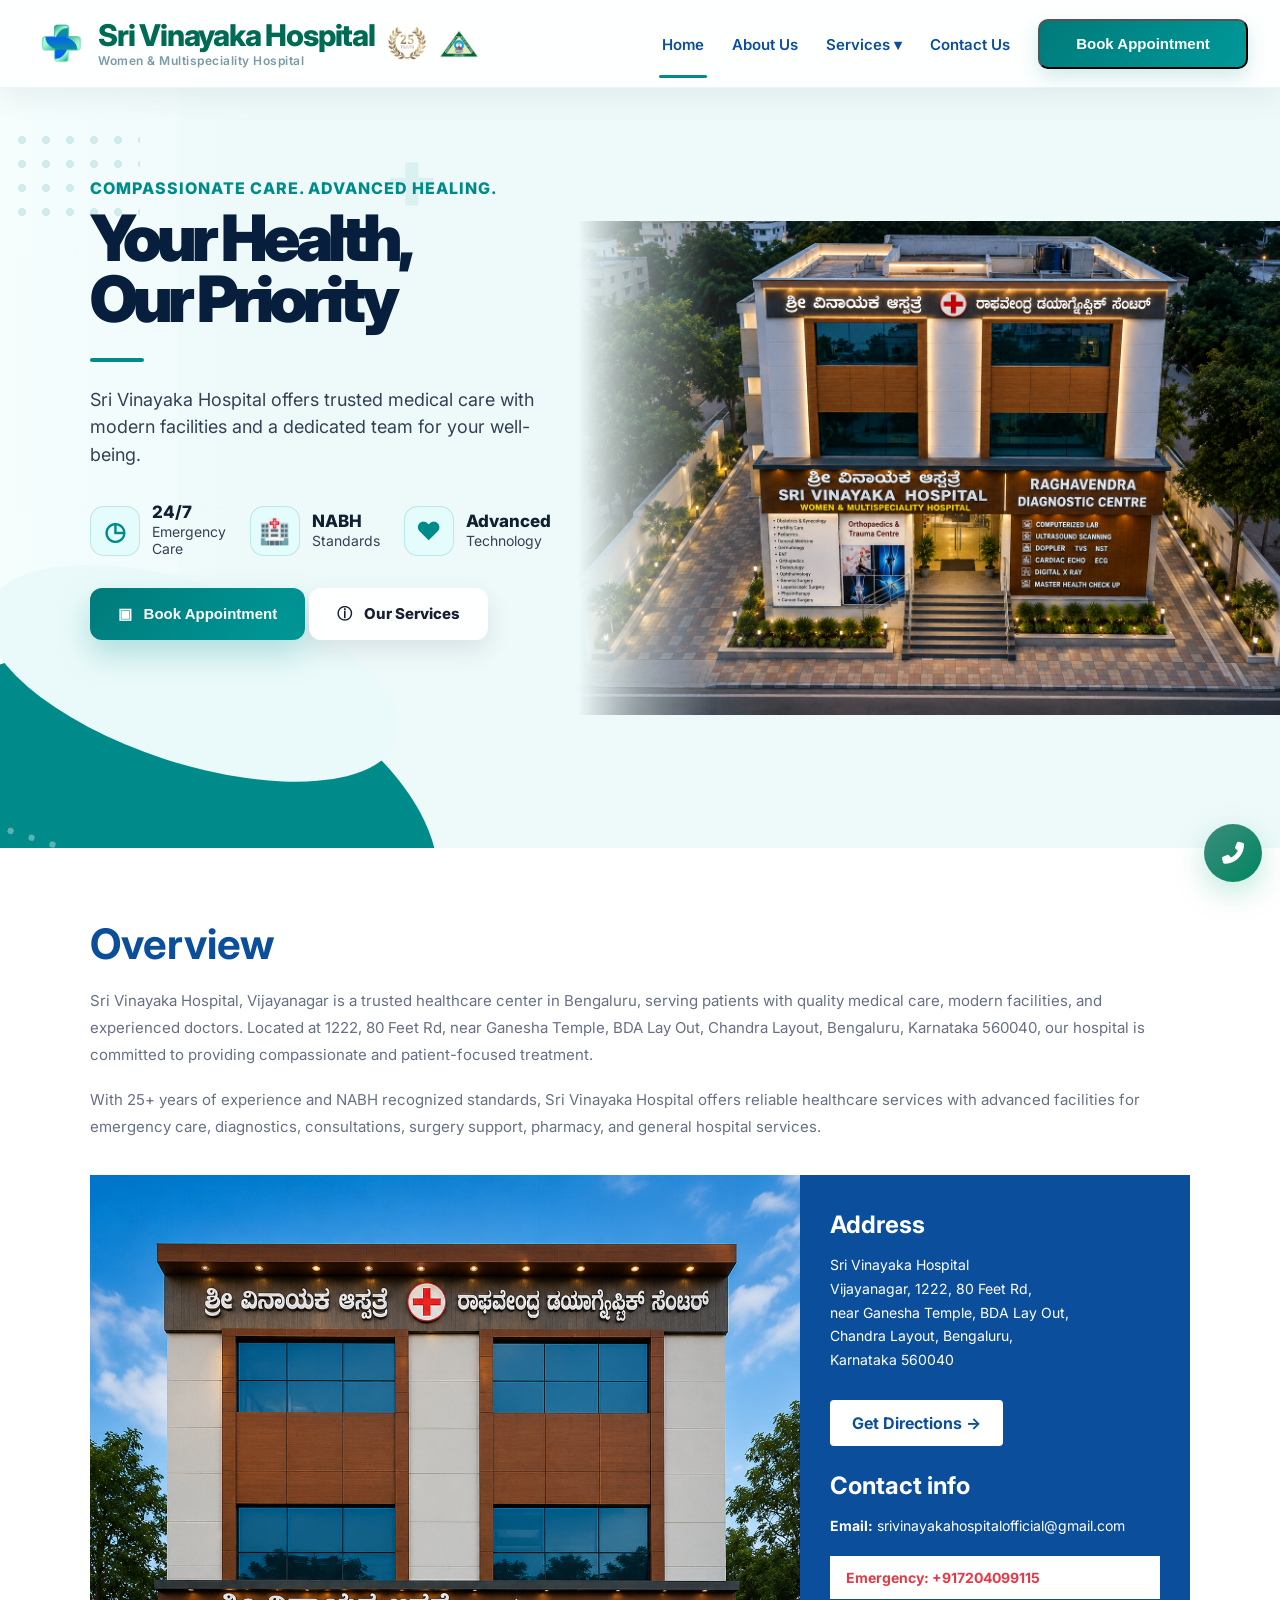
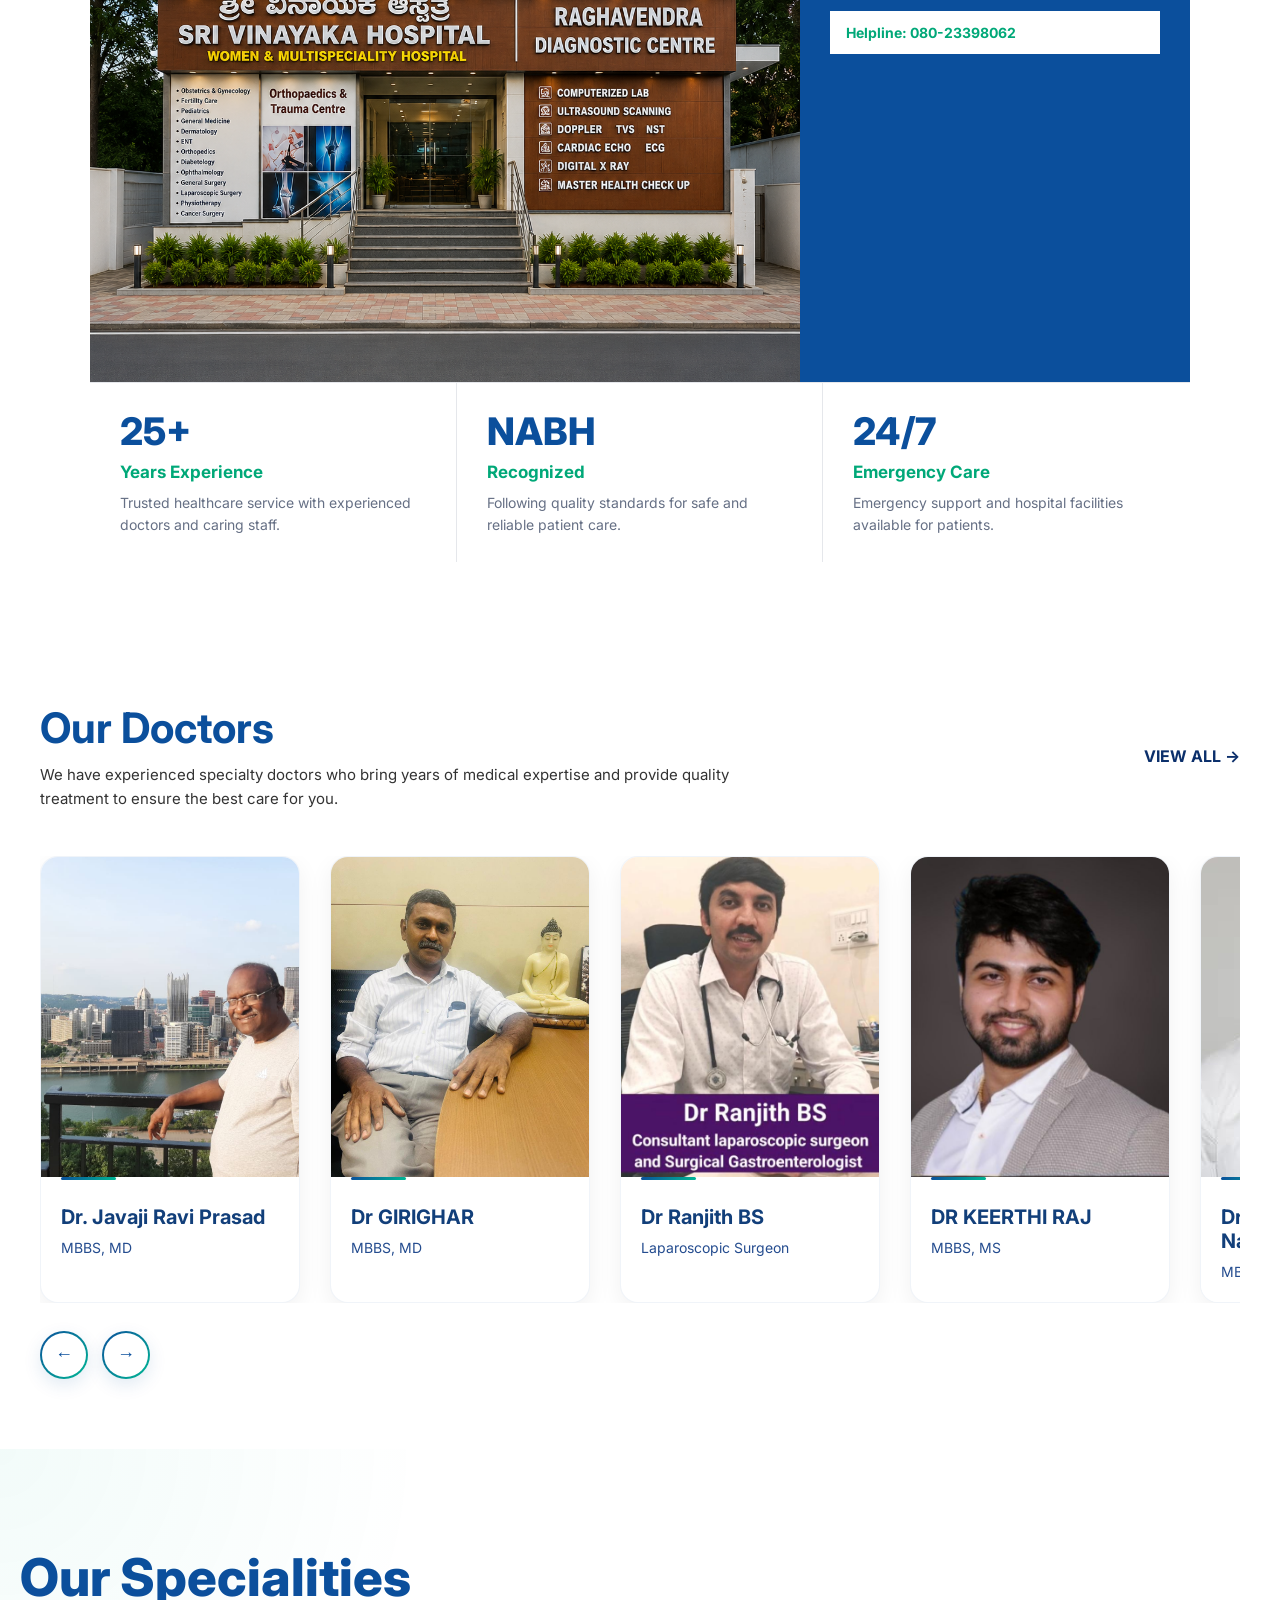
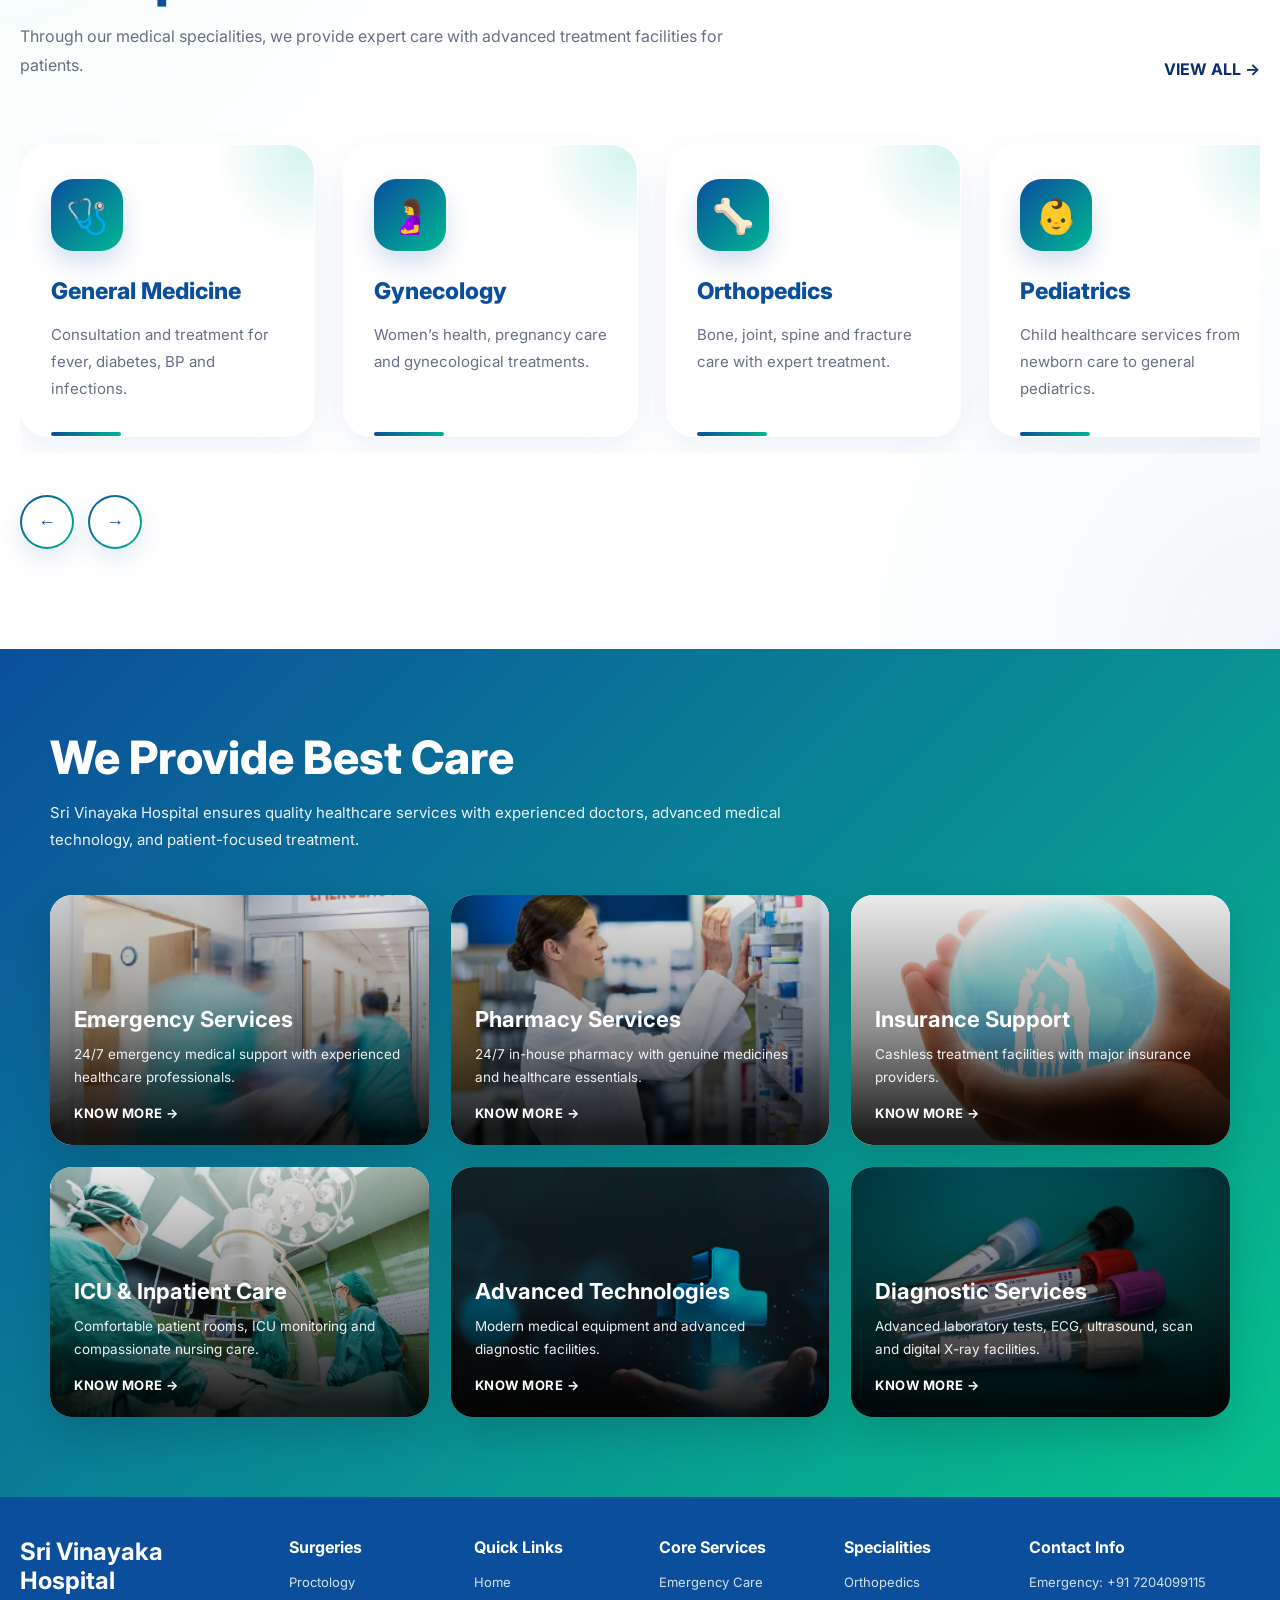
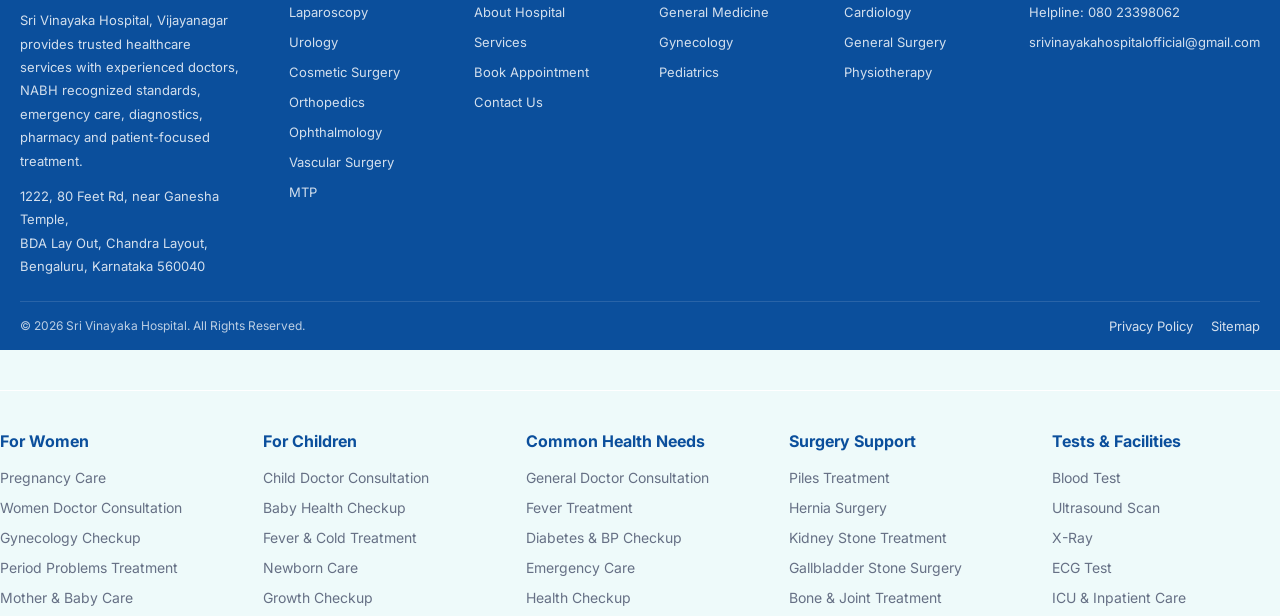
==== commit facf4653: "Updated Sri Vinayaka Hospital website" ====
--- a/index.html
+++ b/index.html
@@ -33,6 +33,7 @@
   <link rel="preconnect" href="https://fonts.gstatic.com" crossorigin />
 
   <link href="https://fonts.googleapis.com/css2?family=Inter:wght@400;500;600;700;800;900&display=swap" rel="stylesheet" />
+  <link rel="stylesheet" href="https://cdnjs.cloudflare.com/ajax/libs/font-awesome/6.5.1/css/all.min.css">
 
   <link rel="stylesheet" href="style.css" />
 </head>
@@ -40,10 +41,25 @@
 
 <header class="site-header">
   <nav class="navbar">
-    <div class="brand">
-      <img src="assets/logo.webp" alt="Sri Vinayaka Hospital Logo" class="logo">
-      <span>Sri Vinayaka Hospital</span>
-    </div>
+<div class="brand">
+
+    <div class="brand-left">
+        <img src="assets/logo.webp" alt="" class="logo">
+
+        <div class="brand-text">
+            <span class="hospital-name">Sri Vinayaka Hospital</span>
+            <small class="hospital-tagline">
+                Women & Multispeciality Hospital
+            </small>
+        </div>
+    </div>
+
+    <div class="brand-badges">
+        <img src="assets/25.jpg" alt="" class="badge-logo">
+        <img src="assets/nabh.png" alt="" class="badge-logo">
+    </div>
+
+</div>
 
     <ul class="nav-menu">
       <li><a href="index.html" class="active">Home</a></li>
@@ -90,6 +106,7 @@
               </div>
             </li>
       <li><a href="Contact.html">Contact Us</a></li>
+      
     </ul>
 
         <button class="nav-btn" id="openPopup">
@@ -277,10 +294,10 @@
         </div>
 
         <div class="doctor-card">
-          <img src="assets/Dr._Deevish_N.webp" alt="Doctor">
+          <img src="assets/ranjith.jpeg" alt="Doctor">
           <div class="doctor-info">
-            <h3>Dr. Deevish N</h3>
-            <p>MBBS, MS</p>
+            <h3>Dr Ranjith BS</h3>
+            <p>Laparoscopic Surgeon</p>
           </div>
         </div>
 
@@ -336,17 +353,20 @@
     <div class="specialities-slider">
       <div class="specialities-track">
 
-<a href="service.html#cardiology" class="speciality-card">
-
-  <div class="speciality-icon">🫀</div>
-
-  <h3>Cardiology</h3>
-
-  <p>
-    Heart care, diagnosis, treatment and emergency cardiac support.
-  </p>
-
+<a href="service.html#general-medicine" class="speciality-card">
+  <div class="speciality-icon">🩺</div>
+  <h3>General Medicine</h3>
+  <p>Consultation and treatment for fever, diabetes, BP and infections.</p>
 </a>
+
+
+<a href="service.html#gynecology" class="speciality-card">
+  <div class="speciality-icon">🤰</div>
+  <h3>Gynecology</h3>
+  <p>Women’s health, pregnancy care and gynecological treatments.</p>
+</a>
+
+
   <a href="service.html#orthopedics" class="speciality-card">
   <div class="speciality-icon">🦴</div>
   <h3>Orthopedics</h3>
@@ -359,17 +379,9 @@
   <p>Child healthcare services from newborn care to general pediatrics.</p>
 </a>
 
-<a href="service.html#gynecology" class="speciality-card">
-  <div class="speciality-icon">🤰</div>
-  <h3>Gynecology</h3>
-  <p>Women’s health, pregnancy care and gynecological treatments.</p>
-</a>
-
-<a href="service.html#general-medicine" class="speciality-card">
-  <div class="speciality-icon">🩺</div>
-  <h3>General Medicine</h3>
-  <p>Consultation and treatment for fever, diabetes, BP and infections.</p>
-</a>
+
+
+
 
 <a href="service.html#emergency" class="speciality-card">
   <div class="speciality-icon">🚑</div>
@@ -824,6 +836,27 @@
 
 </main>
 
+<a href="tel:+917204099115" class="floating-call">
+    <i class="fas fa-phone-alt"></i>
+</a>
+
+
+<div class="call-popup" id="callPopup">
+    <button class="popup-close-btn">&times;</button>
+
+    <h4>Need Help?</h4>
+
+    <p>
+        Looking for a doctor, surgery, scan or appointment?
+    </p>
+
+    <a href="tel:+917204099115">
+        📞 Call Now
+    </a>
+</div>
+
+
+
 <script src="script.js"></script>
 </body>
 </html>
--- a/style.css
+++ b/style.css
@@ -86,7 +86,7 @@
   font-size: 36px;
   font-weight: 800;
   line-height: 1;
-  color: #075f5f;
+  color: #006b54;
   letter-spacing: -1.2px;
   white-space: nowrap;
 }
@@ -120,20 +120,26 @@
 }
 
 .nav-btn {
-  height: 58px;
-  min-width: 246px;
-  margin-left: 52px;
-  padding: 0 26px;
-  border-radius: 12px;
+  height: 48px;
+  min-width: 190px;
+  margin-left: 32px;
+  padding: 0 20px;
+
+  border-radius: 10px;
+
   background: linear-gradient(135deg, #007a7a, #009999);
   color: #fff;
+
   display: inline-flex;
   align-items: center;
   justify-content: center;
-  gap: 12px;
-  font-size: 18px;
-  font-weight: 800;
-  box-shadow: 0 12px 28px rgba(0, 139, 139, 0.24);
+
+  gap: 8px;
+
+  font-size: 15px;
+  font-weight: 700;
+
+  box-shadow: 0 8px 20px rgba(0, 139, 139, 0.18);
 }
 
 .nav-toggle {
@@ -836,12 +842,12 @@
   border-right: none;
 }
 
-.stat-box h3 {
-  font-size: 38px;
-  color: #000;
-  margin-bottom: 8px;
-}
-
+.stat-box h3{
+  font-size:38px;
+  font-weight:800;
+  color:#0b4f9c;
+  margin-bottom:8px;
+}
 .stat-box h4 {
   font-size: 17px;
   color: #00a878;
@@ -2291,3 +2297,253 @@
   opacity: 0.75;
   cursor: not-allowed;
 }
+
+
+/* =========================
+   HEADER BADGES
+========================= */
+
+.brand-content{
+  display:flex;
+  align-items:center;
+  gap:14px;
+}
+
+.brand-badges{
+  display:flex;
+  align-items:center;
+  gap:12px;
+}
+
+.badge-logo{
+  height:52px;
+  width:auto;
+  object-fit:contain;
+  background:none;
+  padding:0;
+  border-radius:0;
+  box-shadow:none;
+}
+.brand-left{
+    display:flex;
+    align-items:center;
+    gap:10px;
+}
+
+
+.brand-text{
+  display:flex;
+  flex-direction:column;
+  line-height:1.1;
+}
+
+.hospital-name{
+  font-size:36px;
+  font-weight:800;
+  color:#075f5f;
+}
+
+.hospital-tagline{
+  font-size:13px;
+  font-weight:600;
+  color:#7a9aa5;
+  letter-spacing:0.5px;
+  margin-top:4px;
+}
+
+
+/* Large Desktop */
+@media (max-width:1450px){
+
+  .badge-logo{
+    height:40px;
+  }
+}
+
+/* Tablet */
+@media (max-width:1180px){
+
+  .brand-content{
+    gap:10px;
+  }
+
+  .badge-logo{
+    height:34px;
+    padding:3px 6px;
+  }
+}
+
+/* Mobile */
+@media (max-width:768px){
+
+  .brand{
+    display:flex;
+    align-items:center;
+    justify-content:space-between;
+    width:100%;
+  }
+
+  .brand-left{
+    display:flex;
+    align-items:center;
+    gap:8px;
+  }
+
+  .brand span{
+    font-size:16px;
+    font-weight:800;
+    color:#075f5f;
+  }
+
+  .brand-badges{
+    gap:6px;
+  }
+
+  .badge-logo{
+    height:65px;
+  }
+
+  .logo{
+    width:38px;
+    height:38px;
+  }
+}
+
+@media (max-width:1450px){
+
+  .hospital-name{
+    font-size:30px;
+  }
+
+  .hospital-tagline{
+    font-size:12px;
+  }
+}
+
+@media (max-width:768px){
+
+  .hospital-name{
+    font-size:16px;
+  }
+
+  .hospital-tagline{
+    font-size:9px;
+    letter-spacing:0.3px;
+  }
+}
+
+.floating-call{
+    position:fixed;
+    right:18px;
+    bottom:18px;
+
+    width:58px;
+    height:58px;
+
+    border-radius:50%;
+
+    background:linear-gradient(135deg,#3d8c7c,#008660);
+
+    color:#fff;
+
+    display:flex;
+    align-items:center;
+    justify-content:center;
+
+    font-size:22px;
+
+    box-shadow:0 10px 30px rgba(0,168,120,.25);
+
+    z-index:9999;
+}
+
+@media(max-width:768px){
+
+    .floating-call{
+        width:54px;
+        height:54px;
+        right:15px;
+        bottom:15px;
+        font-size:20px;
+    }
+}
+.floating-call{
+    animation:callPulse 2s infinite;
+}
+
+@keyframes callPulse{
+    0%{box-shadow:0 0 0 0 rgba(0,168,120,.45);}
+    70%{box-shadow:0 0 0 15px rgba(0,168,120,0);}
+    100%{box-shadow:0 0 0 0 rgba(0,168,120,0);}
+}
+
+/* pop up  */
+
+
+.call-popup{
+    position:fixed;
+    right:20px;
+    bottom:90px;
+
+    width:280px;
+
+    background:#fff;
+    border-radius:16px;
+
+    padding:18px;
+
+    box-shadow:0 15px 40px rgba(0,0,0,.12);
+
+    z-index:9999;
+
+    opacity:0;
+    visibility:hidden;
+
+    transform:translateY(20px);
+
+    transition:.35s ease;
+}
+
+.call-popup.show{
+    opacity:1;
+    visibility:visible;
+    transform:translateY(0);
+}
+
+.popup-close-btn{
+    position:absolute;
+    top:8px;
+    right:10px;
+
+    border:none;
+    background:none;
+
+    font-size:20px;
+    cursor:pointer;
+}
+
+.call-popup h4{
+    color:#0b4f9c;
+    margin-bottom:8px;
+}
+
+.call-popup p{
+    color:#667085;
+    font-size:14px;
+    line-height:1.5;
+    margin-bottom:12px;
+}
+
+.call-popup a{
+    display:inline-block;
+
+    padding:10px 16px;
+
+    border-radius:8px;
+
+    background:#0b4f9c;
+    color:#fff;
+
+    font-size:14px;
+    font-weight:700;
+}
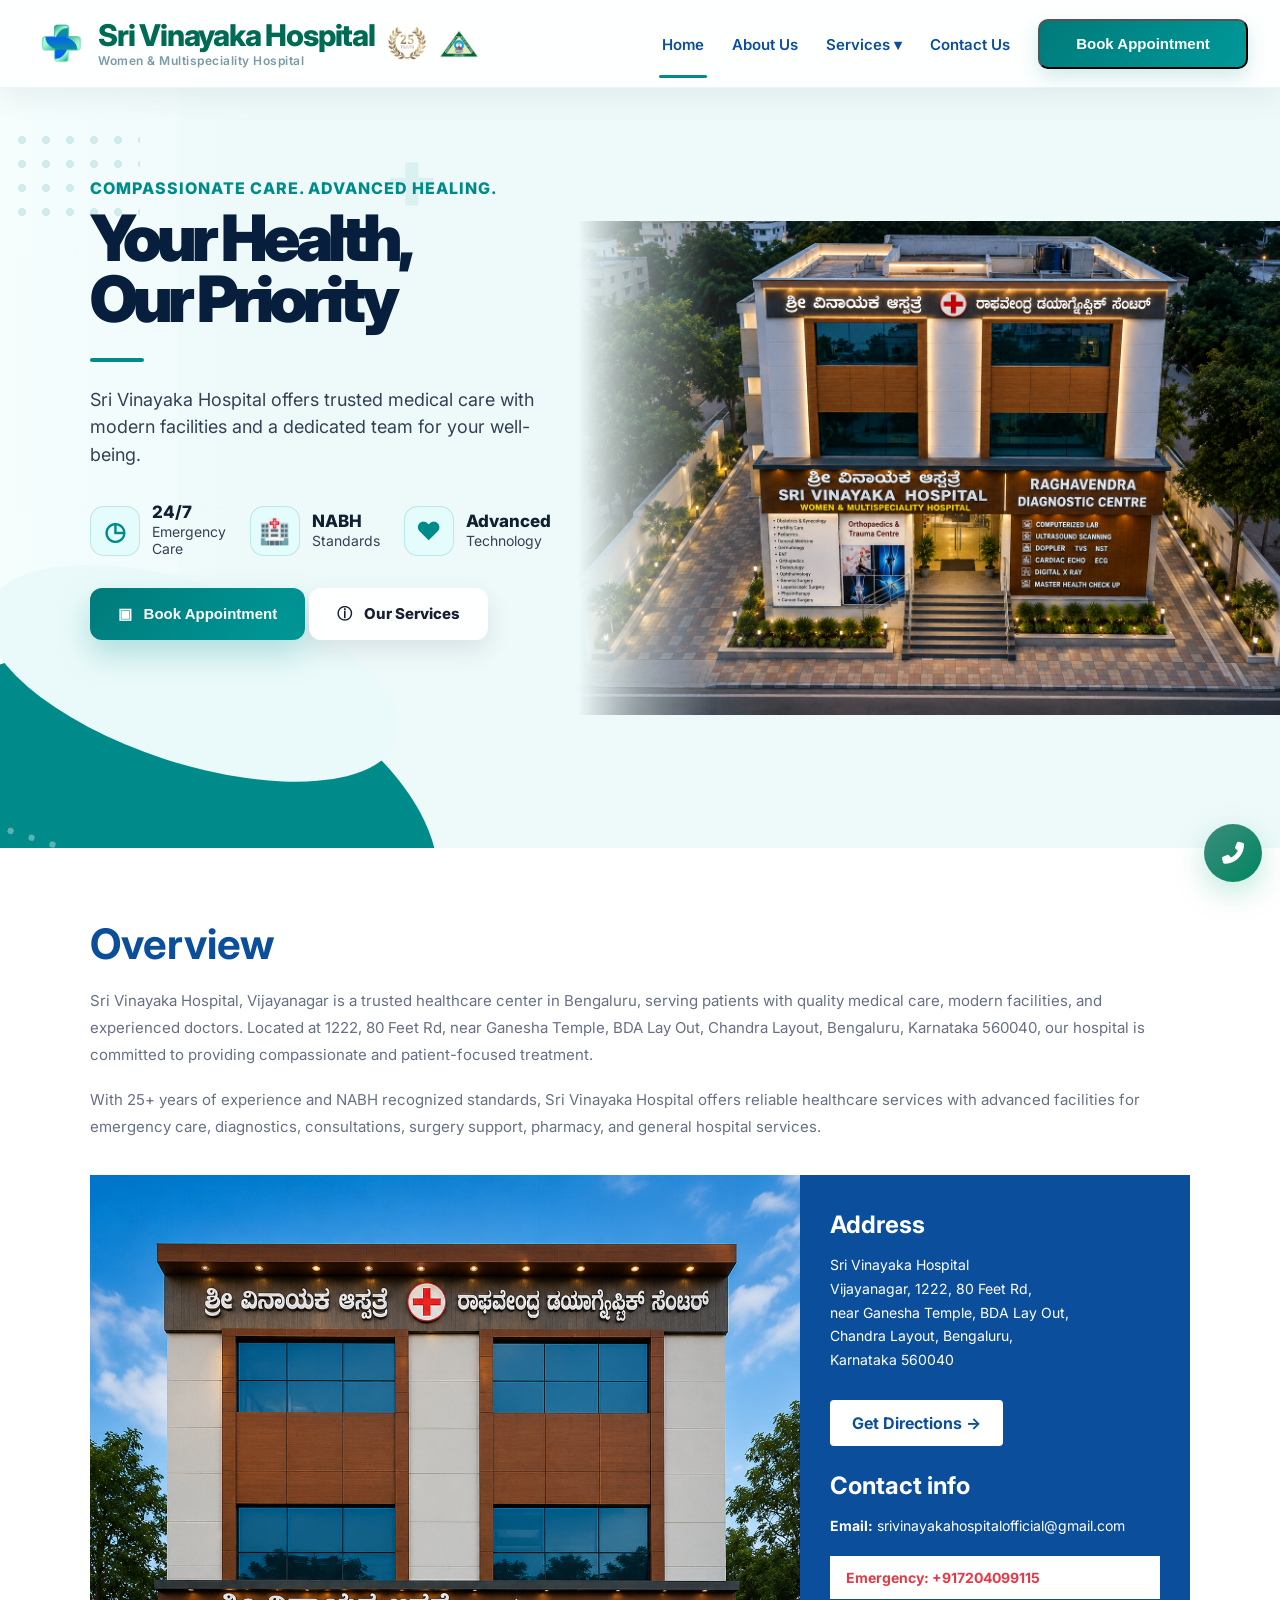
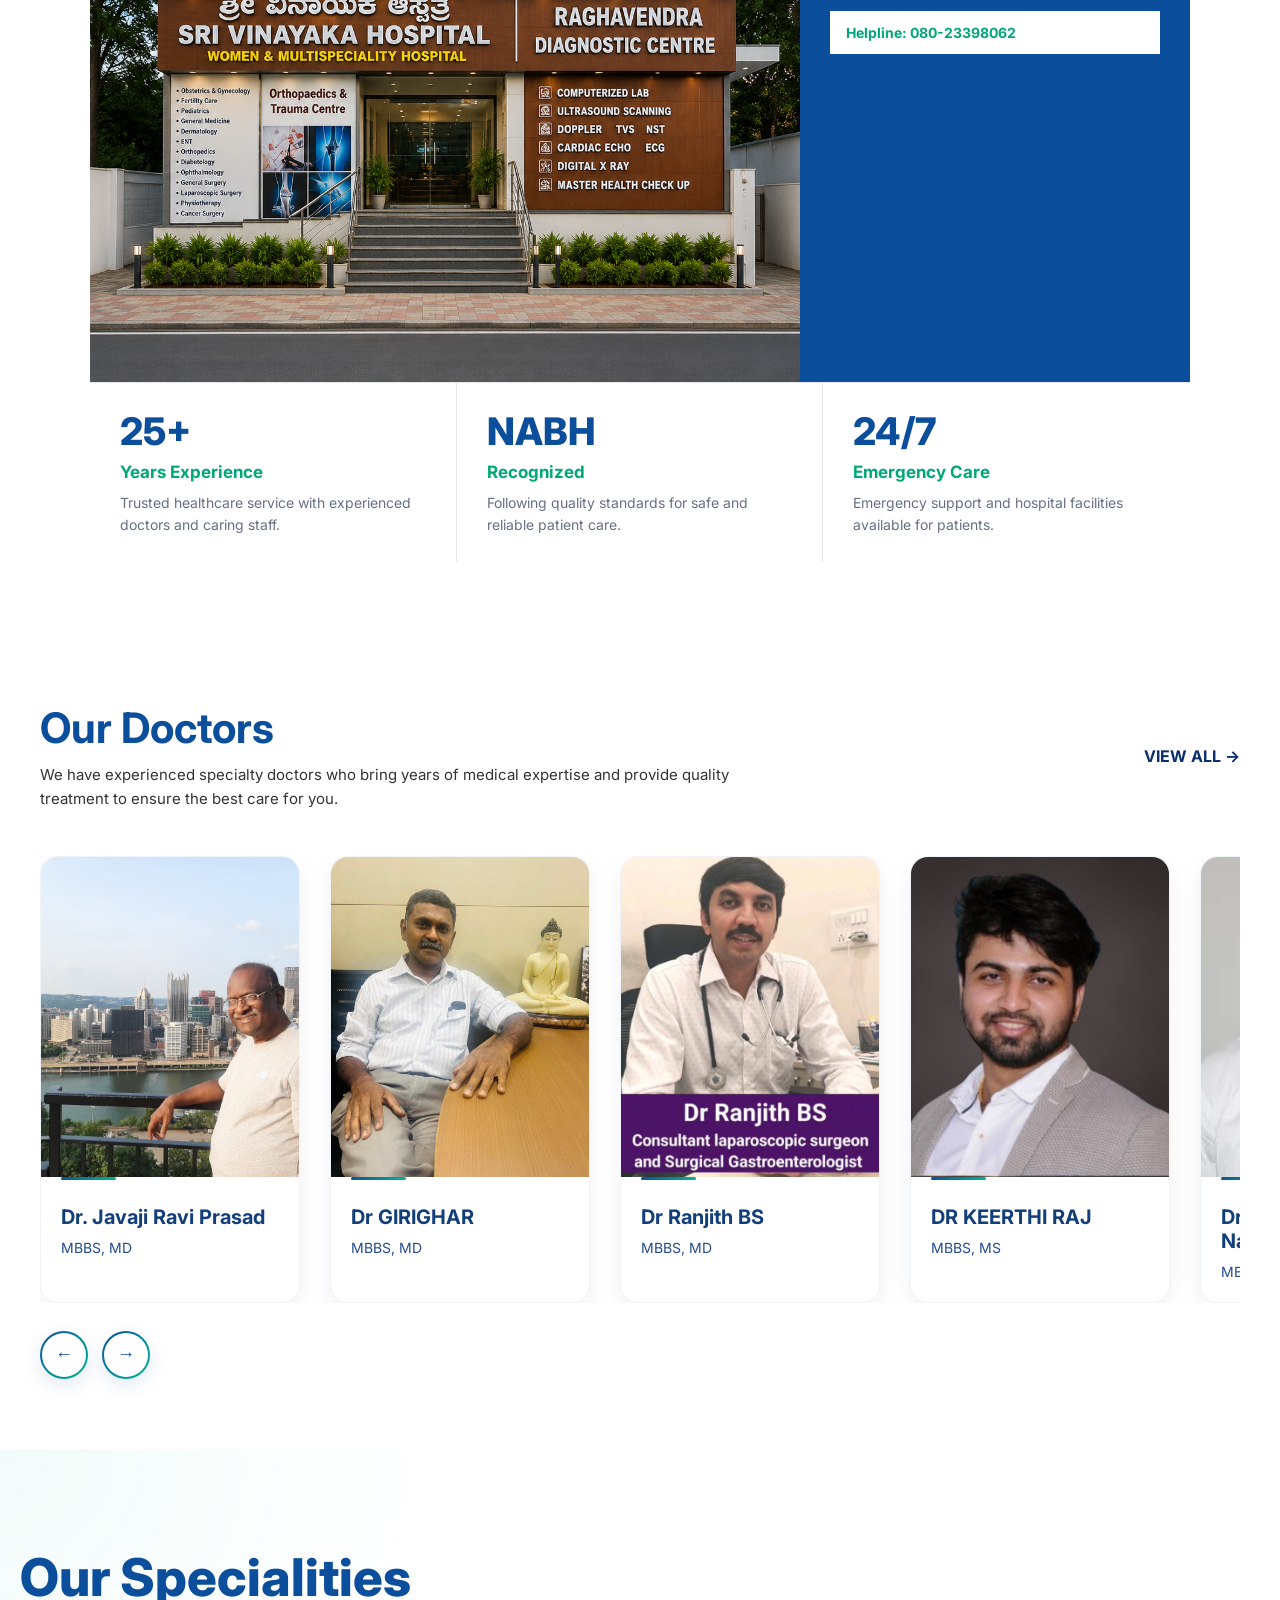
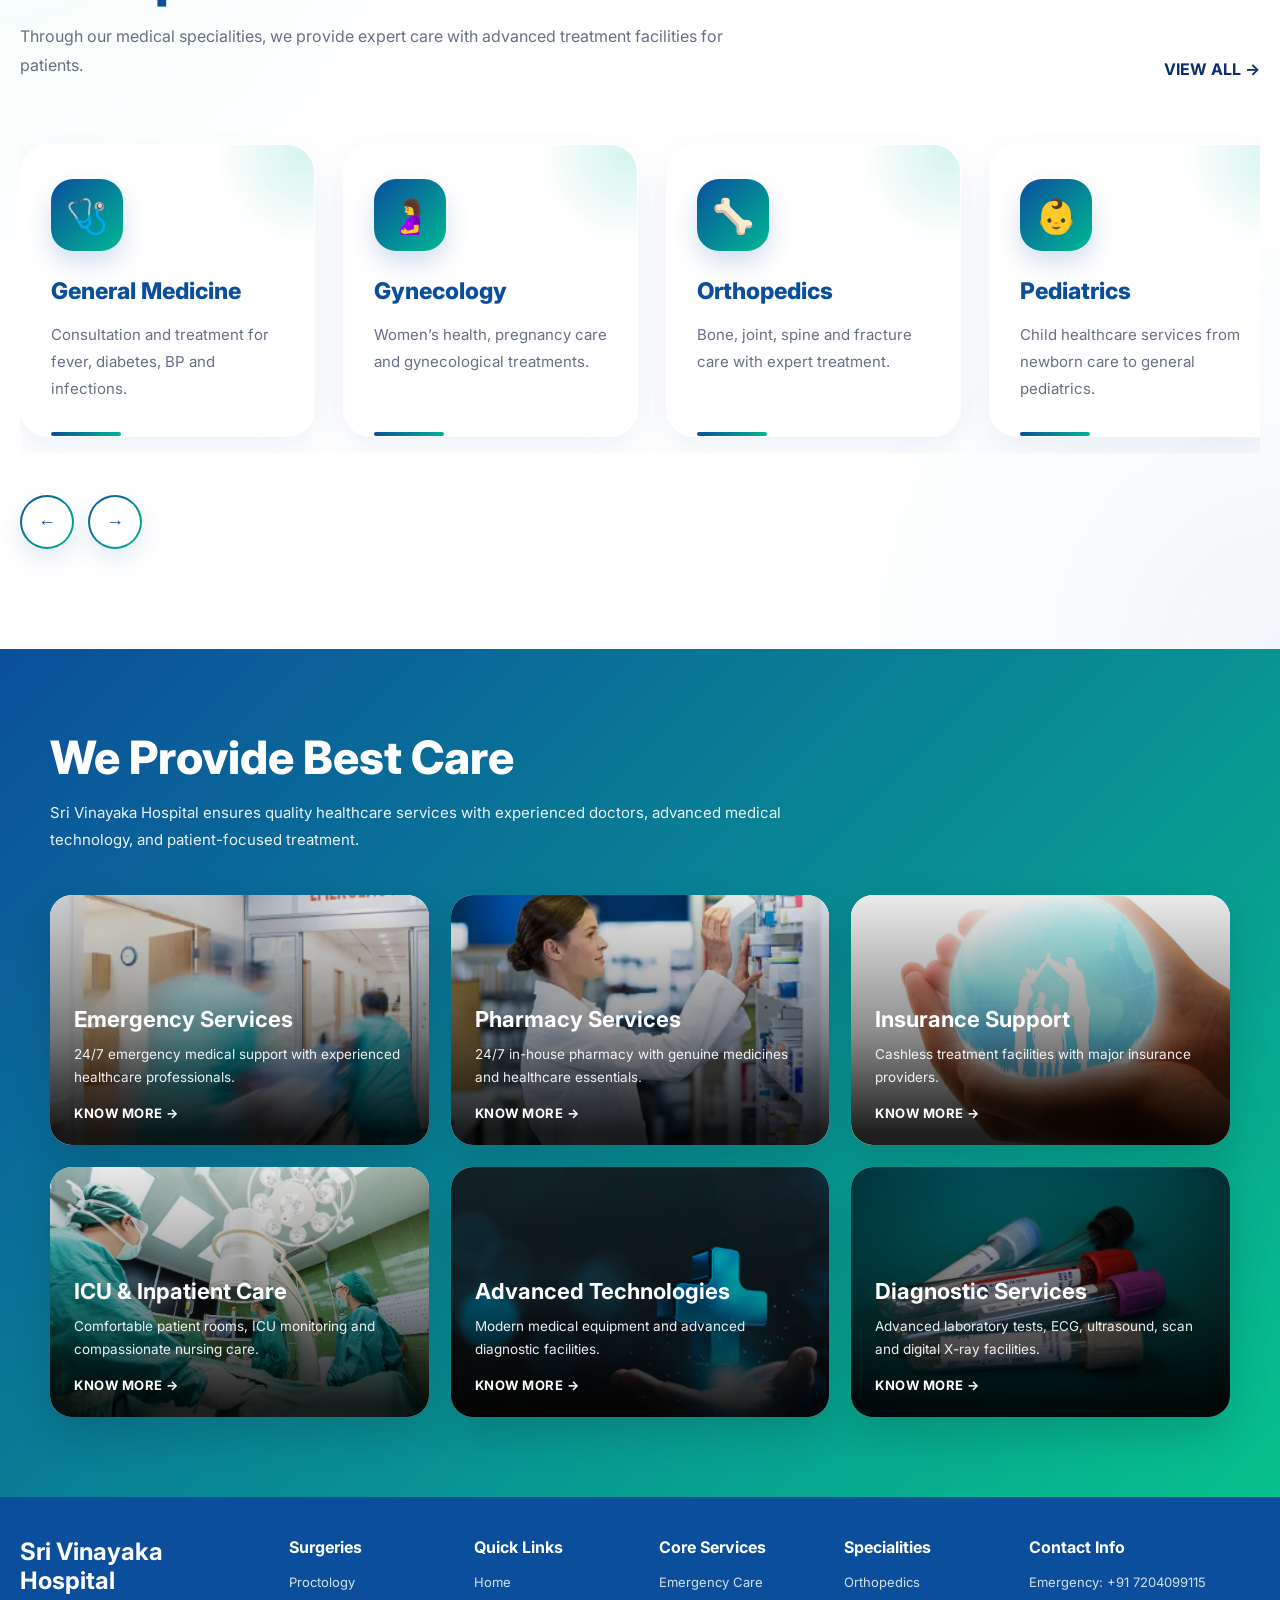
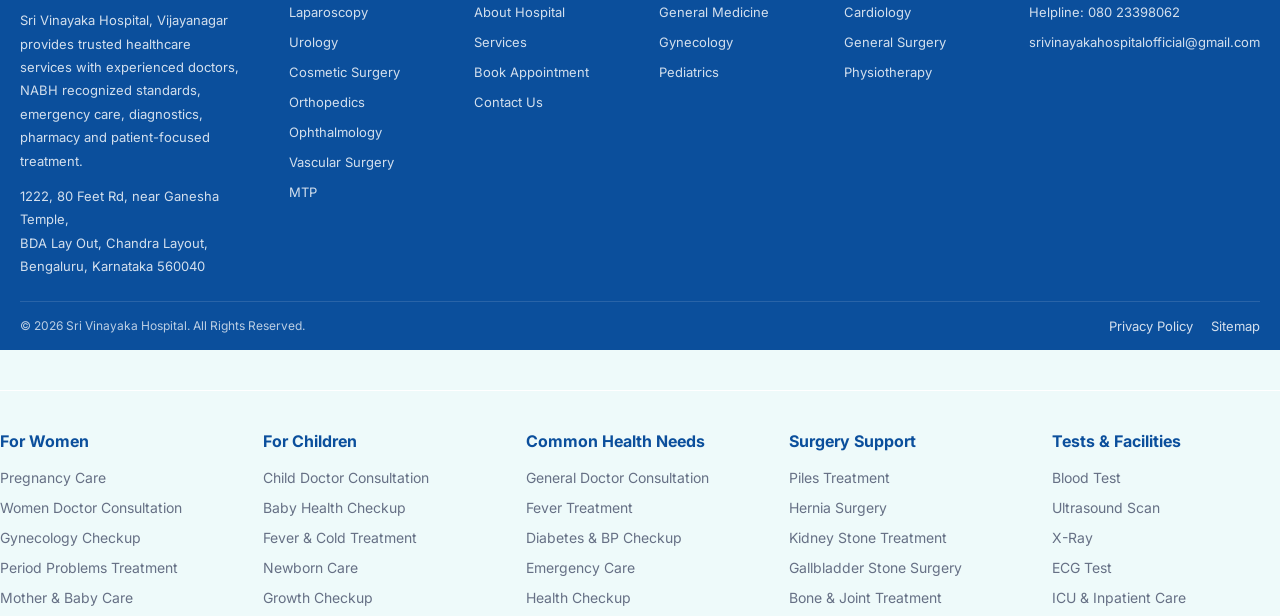
==== commit 58cd62f4: "Updated Sri Vinayaka Hospital website" ====
--- a/index.html
+++ b/index.html
@@ -297,7 +297,7 @@
           <img src="assets/ranjith.jpeg" alt="Doctor">
           <div class="doctor-info">
             <h3>Dr Ranjith BS</h3>
-            <p>Laparoscopic Surgeon</p>
+            <p>MBBS, MD</p>
           </div>
         </div>
 
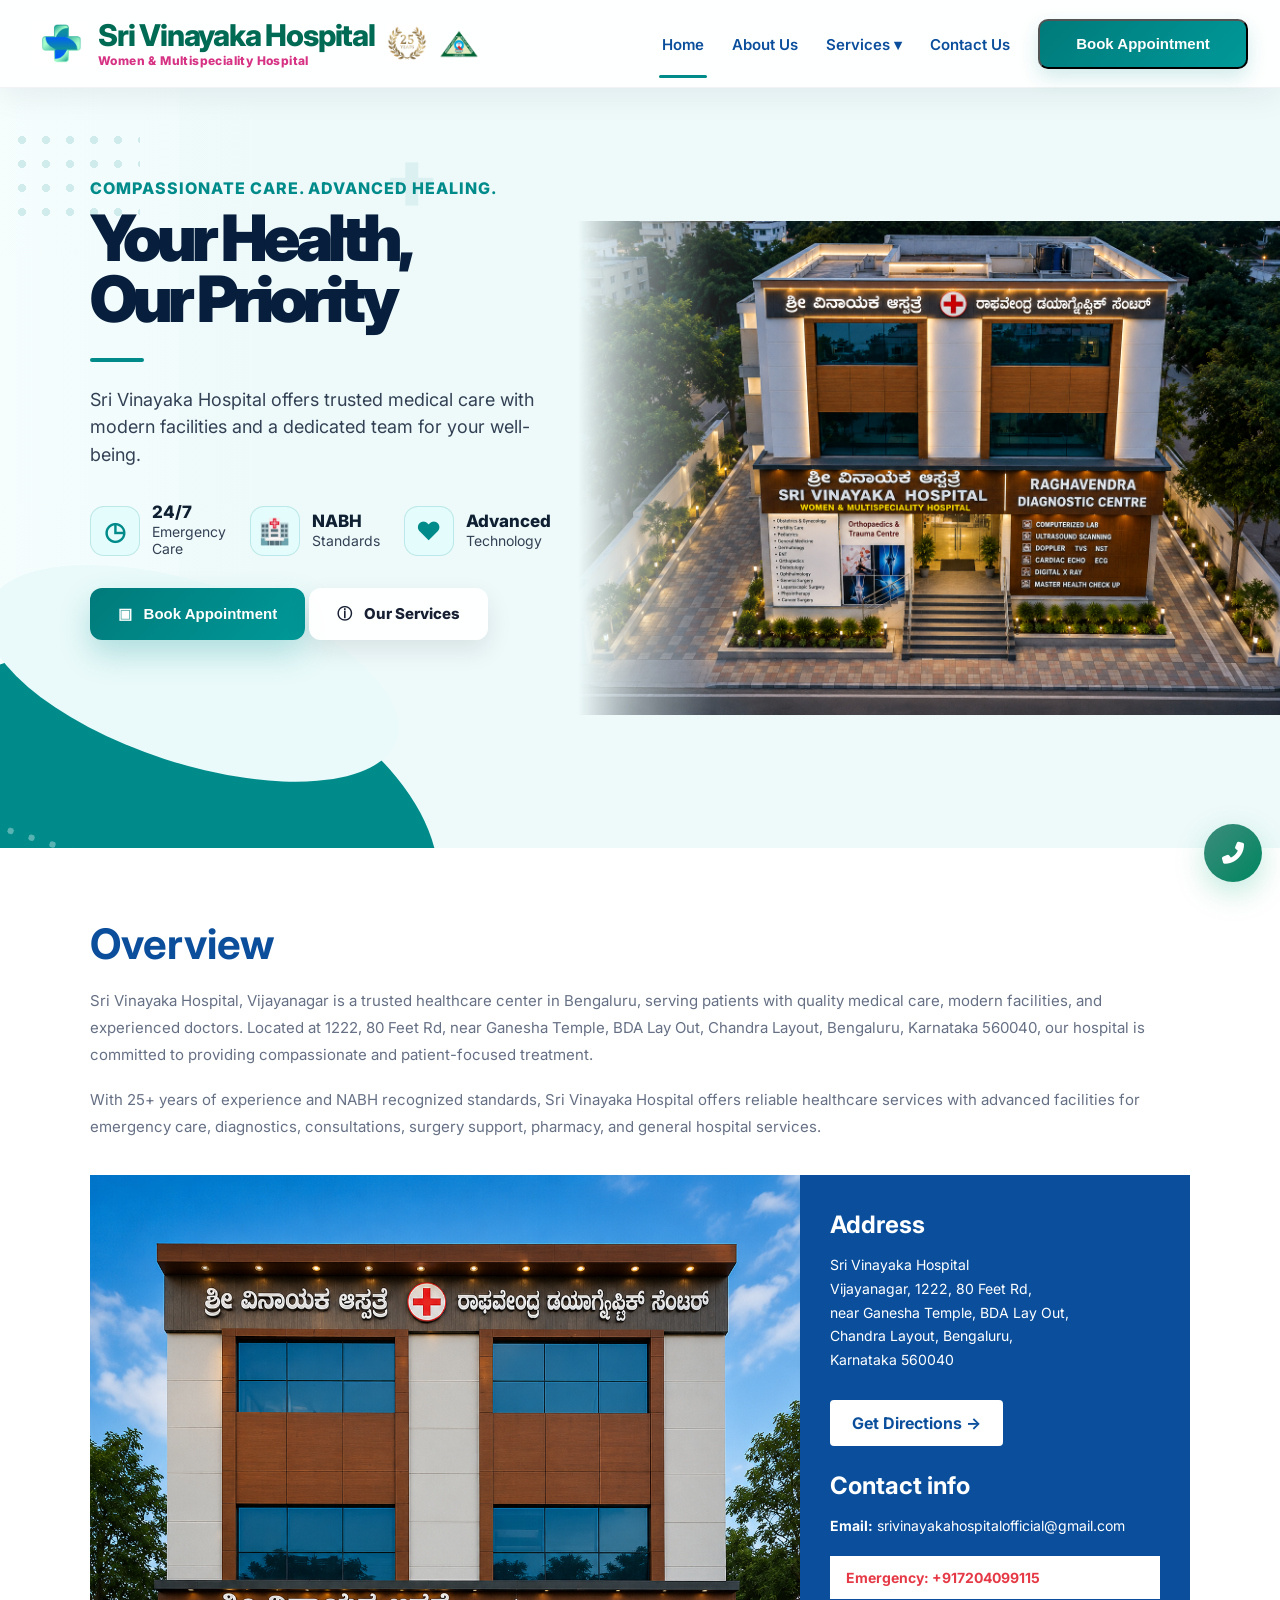
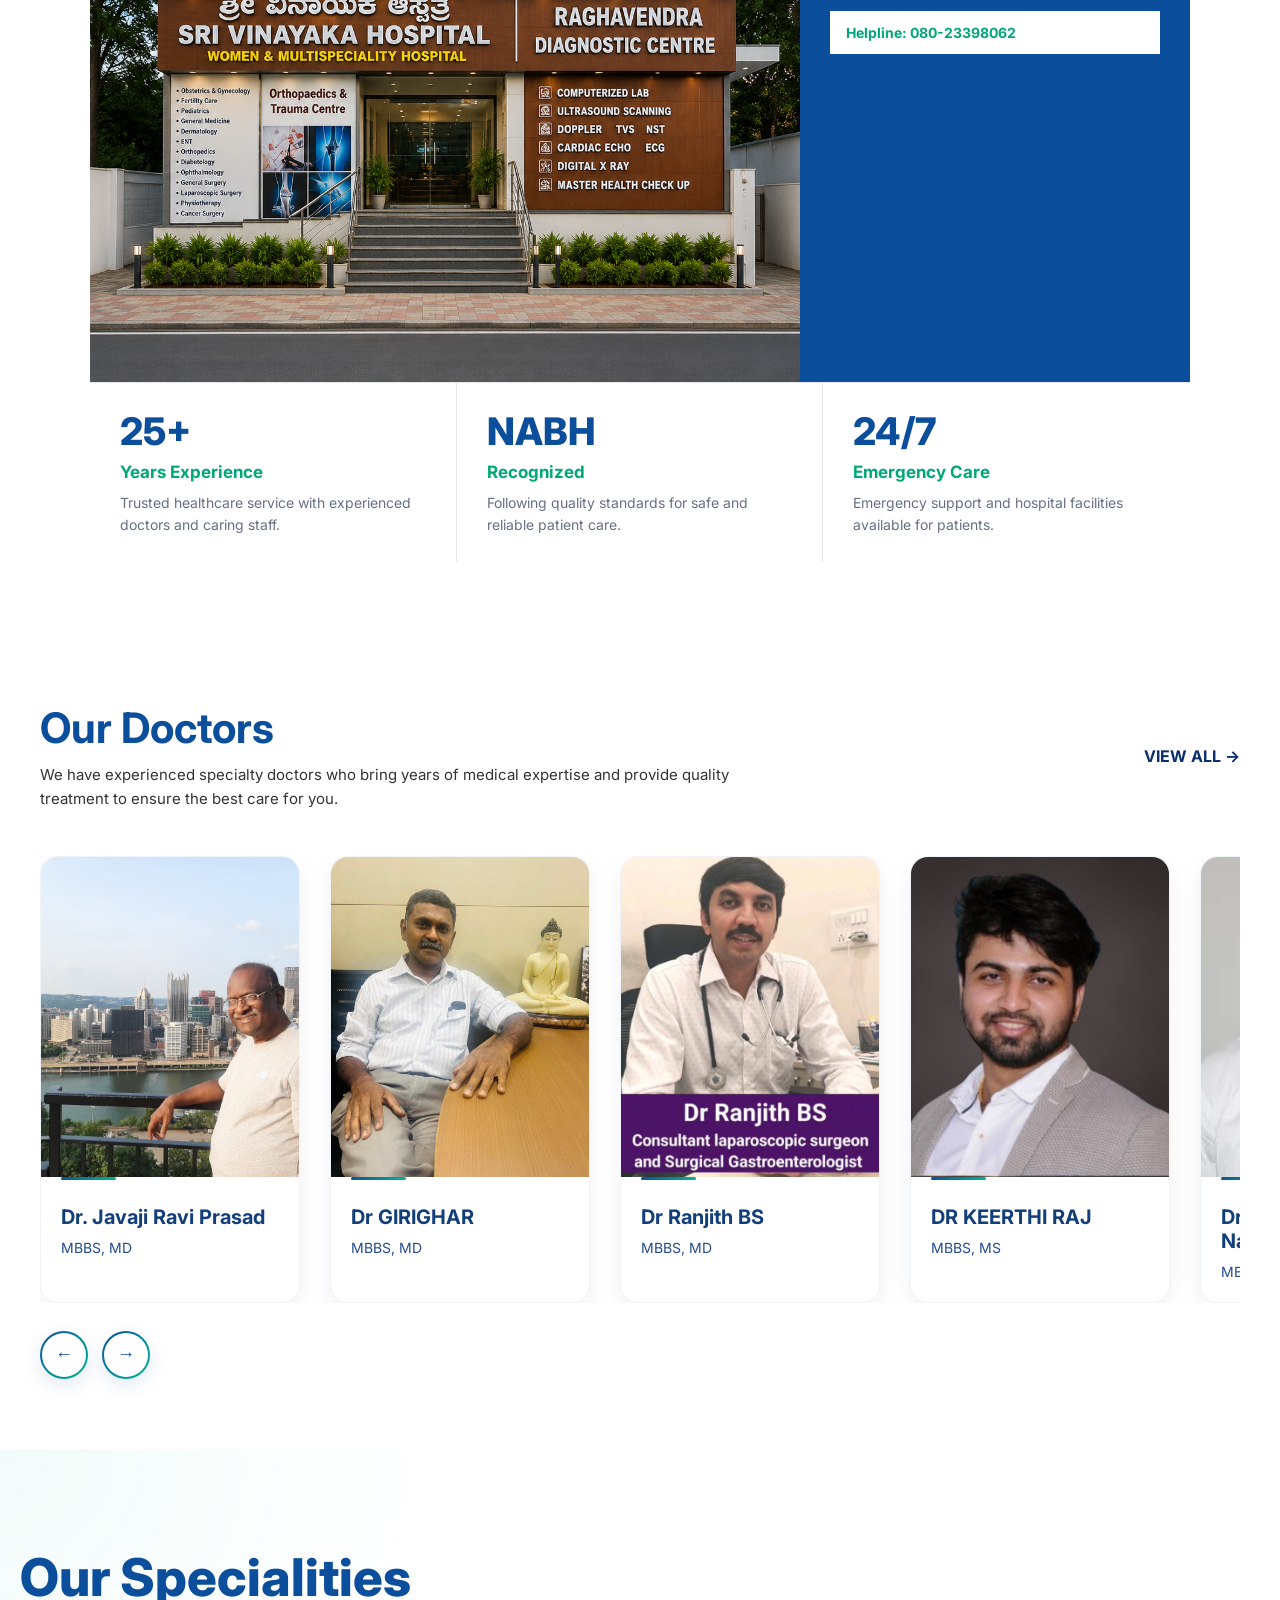
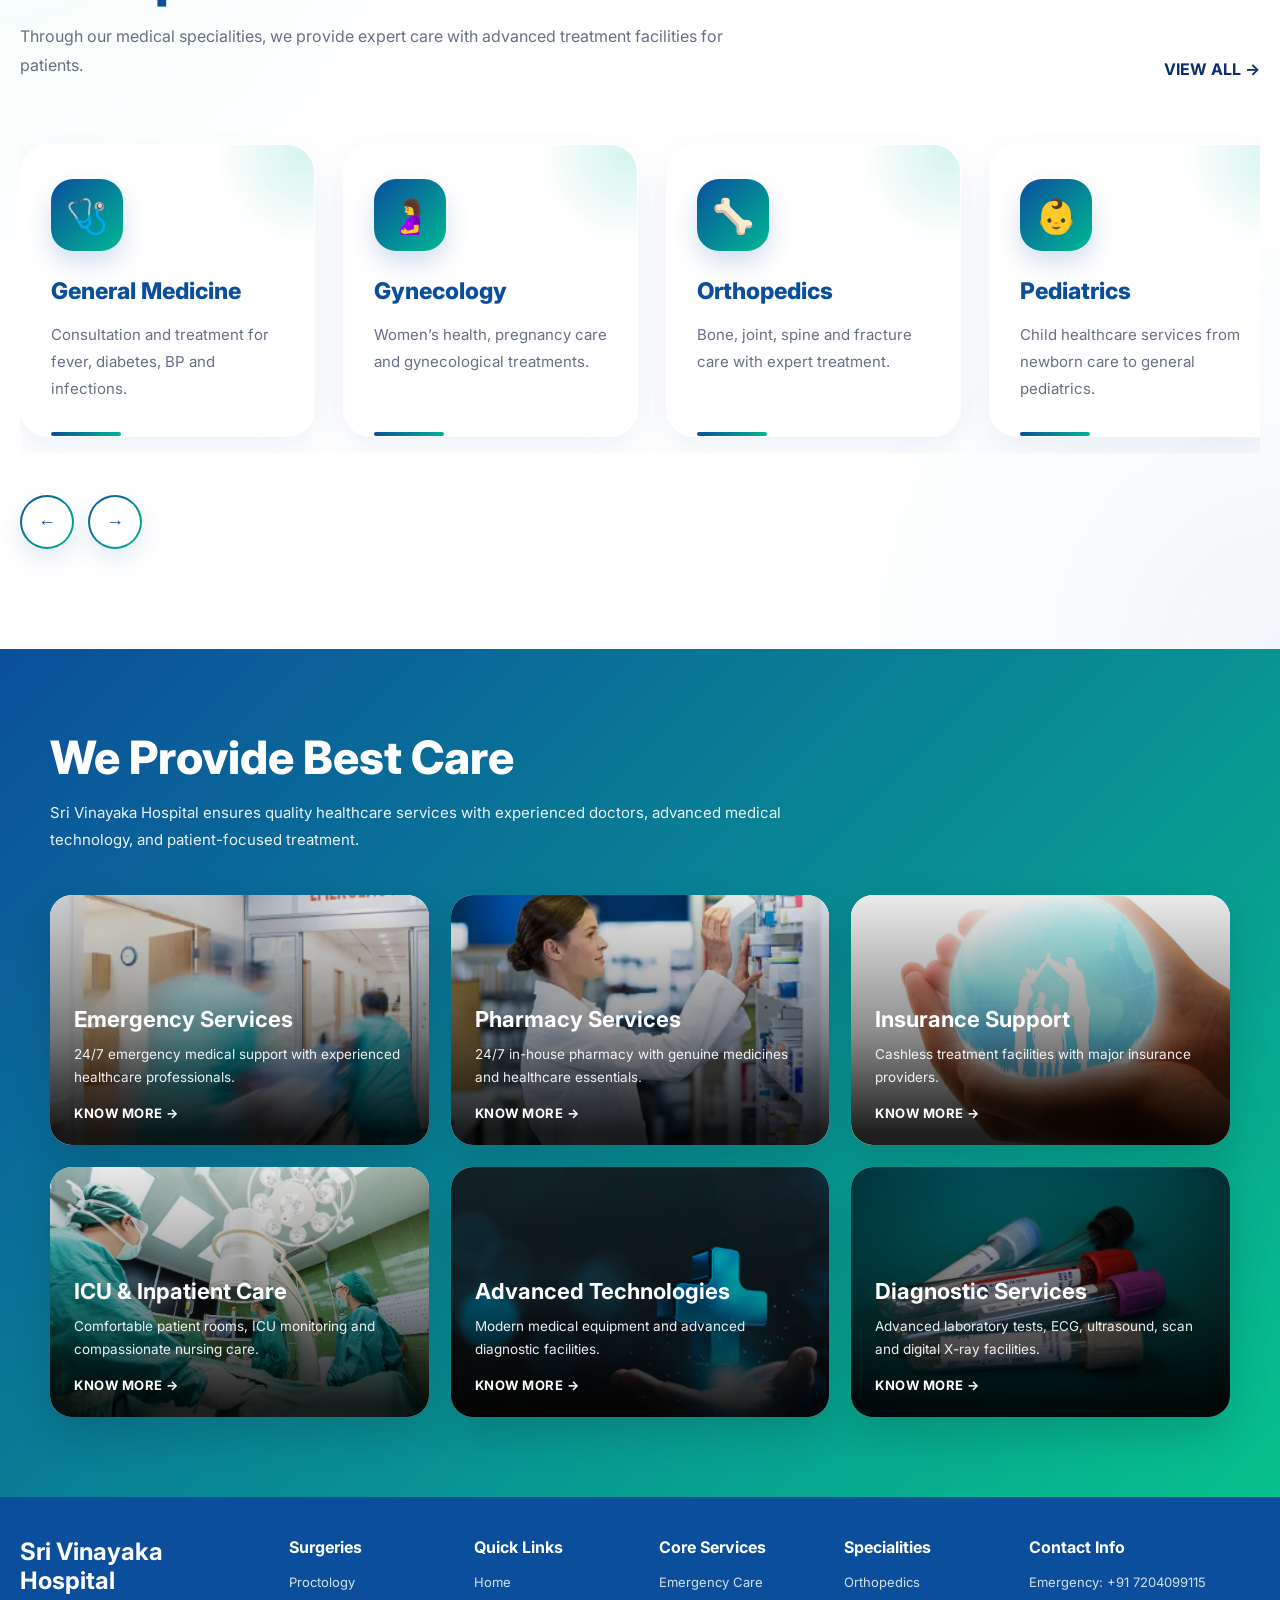
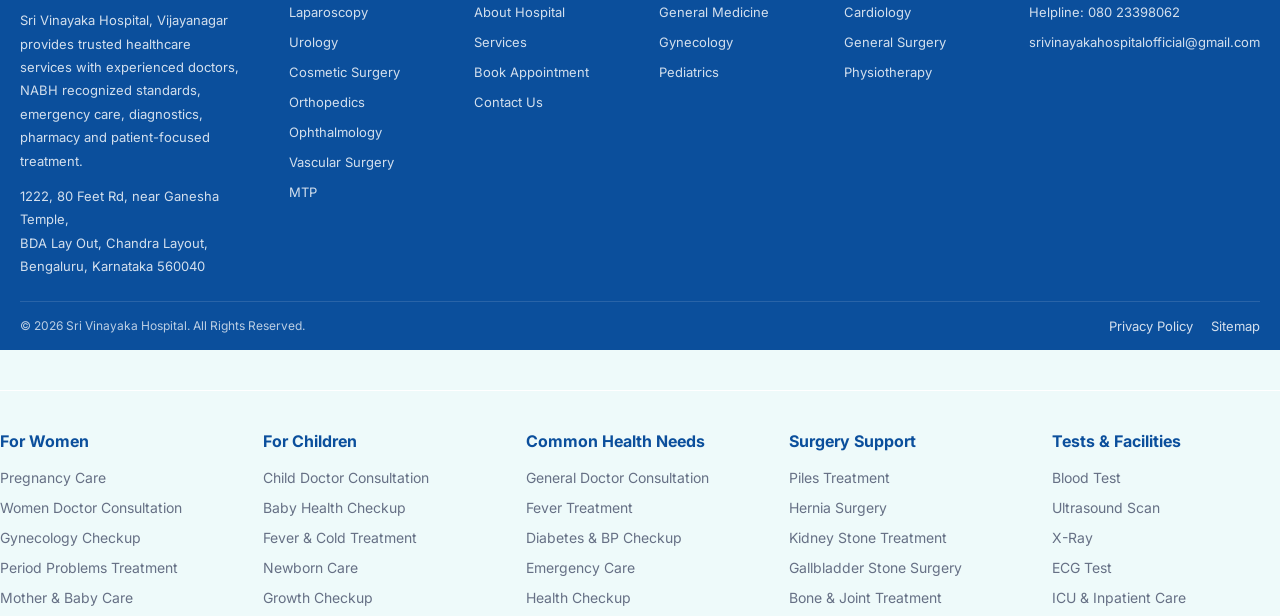
==== commit 72d2b24c: "Added MTP landing page" ====
--- a/index.html
+++ b/index.html
@@ -36,6 +36,30 @@
   <link rel="stylesheet" href="https://cdnjs.cloudflare.com/ajax/libs/font-awesome/6.5.1/css/all.min.css">
 
   <link rel="stylesheet" href="style.css" />
+  
+  <!-- Facebook Pixel Code -->
+  <script>
+    !function(f,b,e,v,n,t,s)
+    {if(f.fbq)return;n=f.fbq=function(){n.callMethod?
+    n.callMethod.apply(n,arguments):n.queue.push(arguments)};
+    if(!f._fbq)f._fbq=n;n.push=n;n.loaded=!0;n.version='2.0';
+    n.queue=[];t=b.createElement(e);t.async=!0;
+    t.src=v;s=b.getElementsByTagName(e)[0];
+    s.parentNode.insertBefore(t,s)}(window, document,'script',
+    'https://connect.facebook.net/en_US/fbevents.js');
+
+    fbq('init', '3462955270529454');
+    fbq('track', 'PageView');
+  </script>
+  <noscript>
+    <img height="1" width="1" style="display:none"
+    src="https://www.facebook.com/tr?id=3462955270529454&ev=PageView&noscript=1"/>
+  </noscript>
+  <!-- End Facebook Pixel Code -->
+
+
+
+
 </head>
 <body>
 
@@ -678,7 +702,7 @@
     </li>
 
     <li>
-      <a href="surgeries.html?type=mtp">
+      <a href="mtp.html">
         MTP
       </a>
     </li>
--- a/style.css
+++ b/style.css
@@ -2345,9 +2345,9 @@
 
 .hospital-tagline{
   font-size:13px;
-  font-weight:600;
-  color:#7a9aa5;
-  letter-spacing:0.5px;
+  font-weight:800;
+  color:#d63384; /* premium women's pink */
+  letter-spacing:0.4px;
   margin-top:4px;
 }
 
